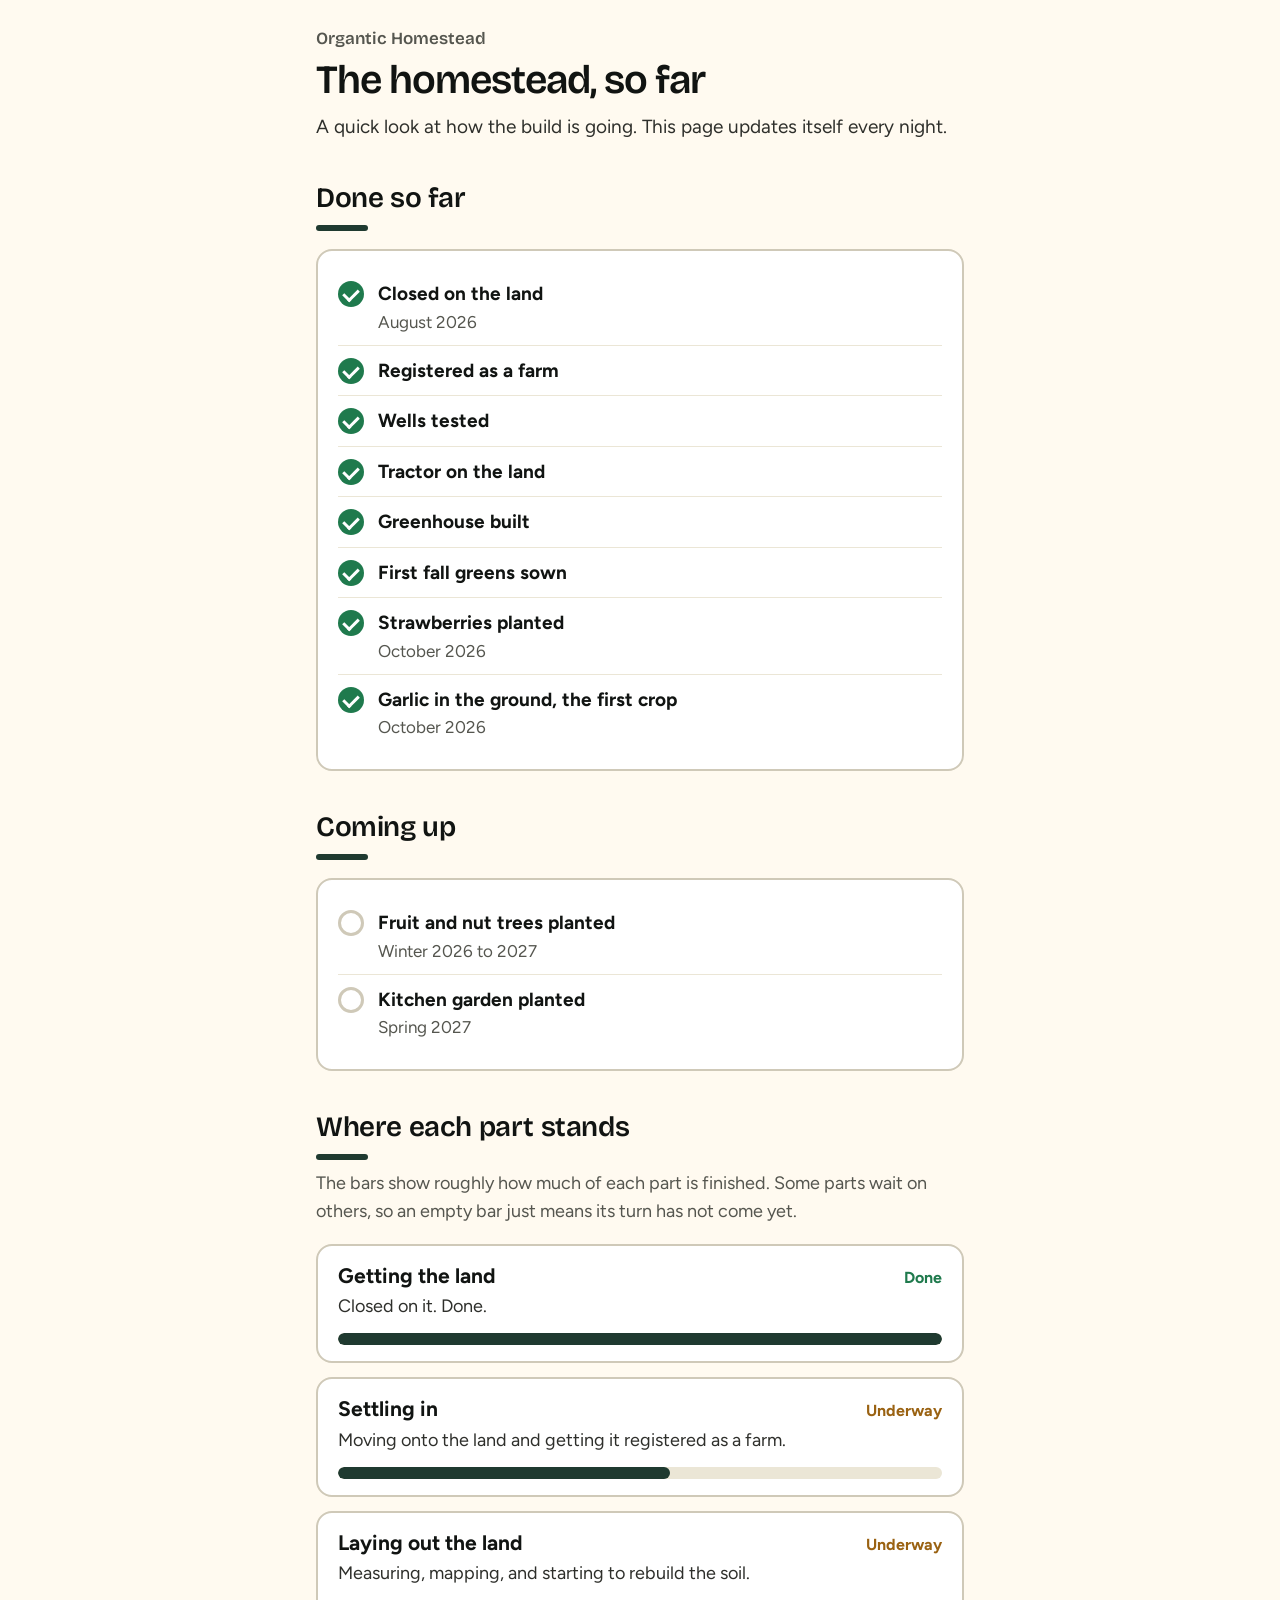
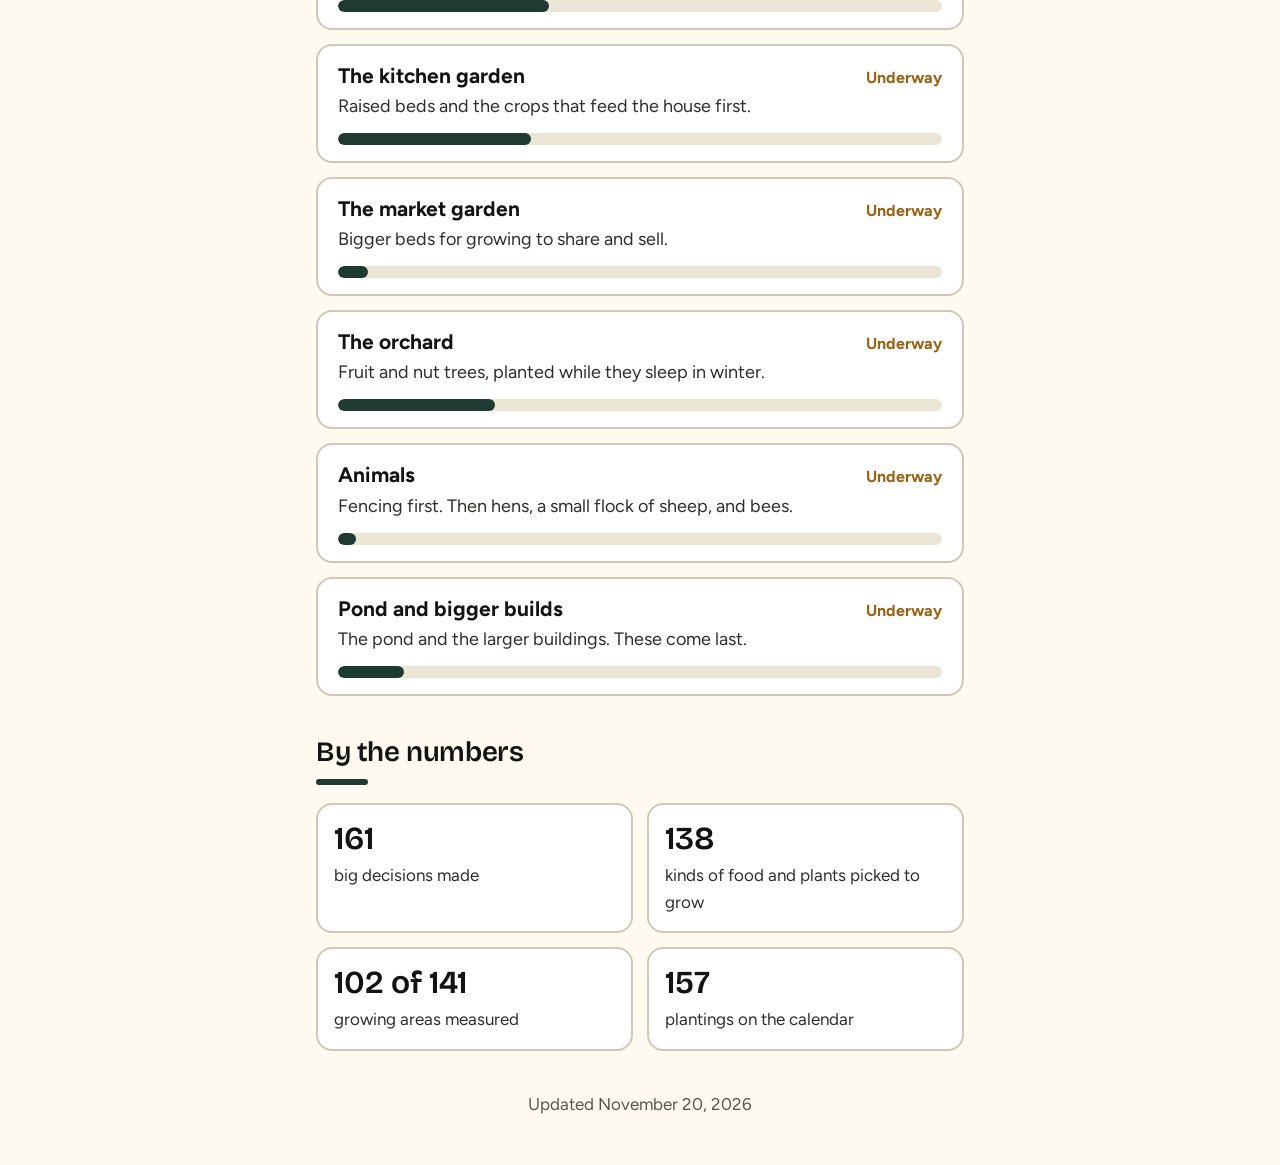
==== index.html @ d9154355 "Progress update 2026-11-20" ====
<!doctype html>
<html lang="en">
<head>
<meta charset="utf-8">
<meta name="viewport" content="width=device-width, initial-scale=1">
<title>The homestead, so far</title>
<meta name="robots" content="noindex, nofollow">
<meta name="color-scheme" content="light dark">
<link rel="preconnect" href="https://fonts.googleapis.com">
<link rel="preconnect" href="https://fonts.gstatic.com" crossorigin>
<link rel="stylesheet" href="https://fonts.googleapis.com/css2?family=Bricolage+Grotesque:opsz,wght@12..96,600&family=Figtree:wght@400;600;700&display=swap">
<style>
  :root{--sand:#FFFAF0;--soft:#FAF5E8;--paper:#FFFFFF;--edge:#CFC9B8;--track:#EBE6D6;
    --char:#111412;--body:#2E2F2B;--muted:#55564F;--pine:#1F3A30;--good:#1F7A4D;--amber:#9A6212;
    --display:"Bricolage Grotesque","Figtree",system-ui,sans-serif;--sans:"Figtree",system-ui,-apple-system,"Segoe UI",sans-serif;}
  @media (prefers-color-scheme:dark){:root{--sand:#151812;--soft:#1C2019;--paper:#1E221B;--edge:#4A5245;--track:#2C3228;
    --char:#F3F0E6;--body:#E2DFD5;--muted:#B8B8AE;--pine:#8FC7A8;--good:#6FCF97;--amber:#E3B266;}}
  *{box-sizing:border-box} body{margin:0;background:var(--sand);color:var(--body);font:400 19px/1.55 var(--sans)}
  h1,h2,h3,p,ul{margin:0} ul{list-style:none;padding:0}
  .page{max-width:680px;margin:0 auto;padding:28px 16px 48px}
  .brand{font:600 17px/1.3 var(--display);color:var(--muted)}
  h1{font:600 40px/1.1 var(--display);letter-spacing:-1px;color:var(--char);margin-top:8px}
  .lede{margin-top:10px}
  section{margin-top:40px}
  h2{font:600 28px/1.2 var(--display);letter-spacing:-.4px;color:var(--char)}
  h2::after{content:"";display:block;width:52px;height:6px;border-radius:3px;background:var(--pine);margin-top:10px}
  .sub{margin-top:10px;color:var(--muted);font-size:18px}
  .card{background:var(--paper);border:2px solid var(--edge);border-radius:16px;padding:18px 20px;margin-top:18px}
  .ms li{display:flex;gap:14px;align-items:flex-start;padding:10px 0}
  .ms li+li{border-top:1.5px solid var(--track)}
  .ms b{display:block;color:var(--char);font-weight:700} .ms small{display:block;font-size:17px;color:var(--muted)}
  .tick{flex:none;width:26px;height:26px;border-radius:50%;background:var(--good);margin-top:2px;position:relative}
  .tick::after{content:"";position:absolute;left:8px;top:5px;width:7px;height:12px;border:solid var(--paper);border-width:0 3px 3px 0;transform:rotate(45deg)}
  .dot{flex:none;width:26px;height:26px;border-radius:50%;border:3px solid var(--edge);margin-top:2px}
  .parts{display:grid;gap:14px;margin-top:18px}
  .part{background:var(--paper);border:2px solid var(--edge);border-radius:16px;padding:16px 20px}
  .part-top{display:flex;justify-content:space-between;align-items:baseline;gap:12px}
  .part h3{font:700 21px/1.3 var(--sans);color:var(--char)}
  .part p{margin-top:4px;font-size:18px}
  .st{font:700 16px/1 var(--sans);white-space:nowrap} .st-done{color:var(--good)} .st-underway{color:var(--amber)} .st-not{color:var(--muted)}
  .bar{margin-top:12px;height:12px;border-radius:6px;background:var(--track);overflow:hidden}
  .bar span{display:block;height:100%;border-radius:6px;background:var(--pine)}
  .counts{display:grid;grid-template-columns:1fr 1fr;gap:14px;margin-top:18px}
  .counts li{background:var(--paper);border:2px solid var(--edge);border-radius:16px;padding:16px}
  .counts b{display:block;font:600 32px/1.1 var(--display);color:var(--char)} .counts span{display:block;margin-top:6px;font-size:17px}
  footer{margin-top:40px;text-align:center;color:var(--muted);font-size:17px}
  @media (max-width:420px){h1{font-size:34px} .counts{grid-template-columns:1fr}}
</style>
</head>
<body>
<div class="page">
  <header>
    <div class="brand">Organtic Homestead</div>
    <h1>The homestead, so far</h1>
    <p class="lede">A quick look at how the build is going. This page updates itself every night.</p>
  </header>

  <section aria-labelledby="done-h">
    <h2 id="done-h">Done so far</h2>
    <ul class="card ms"><li><span class="tick" aria-hidden="true"></span><div><b>Closed on the land</b><small>August 2026</small></div></li><li><span class="tick" aria-hidden="true"></span><div><b>Registered as a farm</b></div></li><li><span class="tick" aria-hidden="true"></span><div><b>Wells tested</b></div></li><li><span class="tick" aria-hidden="true"></span><div><b>Tractor on the land</b></div></li><li><span class="tick" aria-hidden="true"></span><div><b>Greenhouse built</b></div></li><li><span class="tick" aria-hidden="true"></span><div><b>First fall greens sown</b></div></li><li><span class="tick" aria-hidden="true"></span><div><b>Strawberries planted</b><small>October 2026</small></div></li><li><span class="tick" aria-hidden="true"></span><div><b>Garlic in the ground, the first crop</b><small>October 2026</small></div></li></ul>
  </section>

  <section aria-labelledby="next-h">
    <h2 id="next-h">Coming up</h2>
    <ul class="card ms"><li><span class="dot" aria-hidden="true"></span><div><b>Fruit and nut trees planted</b><small>Winter 2026 to 2027</small></div></li><li><span class="dot" aria-hidden="true"></span><div><b>Kitchen garden planted</b><small>Spring 2027</small></div></li></ul>
  </section>

  <section aria-labelledby="parts-h">
    <h2 id="parts-h">Where each part stands</h2>
    <p class="sub">The bars show roughly how much of each part is finished. Some parts wait on others, so an empty bar just means its turn has not come yet.</p>
    <ul class="parts"><li class="part"><div class="part-top"><h3>Getting the land</h3><span class="st st-done">Done</span></div><p>Closed on it. Done.</p><div class="bar" role="img" aria-label="Getting the land: about 100 percent"><span style="width:100%"></span></div></li><li class="part"><div class="part-top"><h3>Settling in</h3><span class="st st-underway">Underway</span></div><p>Moving onto the land and getting it registered as a farm.</p><div class="bar" role="img" aria-label="Settling in: about 55 percent"><span style="width:55%"></span></div></li><li class="part"><div class="part-top"><h3>Laying out the land</h3><span class="st st-underway">Underway</span></div><p>Measuring, mapping, and starting to rebuild the soil.</p><div class="bar" role="img" aria-label="Laying out the land: about 35 percent"><span style="width:35%"></span></div></li><li class="part"><div class="part-top"><h3>The kitchen garden</h3><span class="st st-underway">Underway</span></div><p>Raised beds and the crops that feed the house first.</p><div class="bar" role="img" aria-label="The kitchen garden: about 32 percent"><span style="width:32%"></span></div></li><li class="part"><div class="part-top"><h3>The market garden</h3><span class="st st-underway">Underway</span></div><p>Bigger beds for growing to share and sell.</p><div class="bar" role="img" aria-label="The market garden: about 5 percent"><span style="width:5%"></span></div></li><li class="part"><div class="part-top"><h3>The orchard</h3><span class="st st-underway">Underway</span></div><p>Fruit and nut trees, planted while they sleep in winter.</p><div class="bar" role="img" aria-label="The orchard: about 26 percent"><span style="width:26%"></span></div></li><li class="part"><div class="part-top"><h3>Animals</h3><span class="st st-underway">Underway</span></div><p>Fencing first. Then hens, a small flock of sheep, and bees.</p><div class="bar" role="img" aria-label="Animals: about 3 percent"><span style="width:3%"></span></div></li><li class="part"><div class="part-top"><h3>Pond and bigger builds</h3><span class="st st-underway">Underway</span></div><p>The pond and the larger buildings. These come last.</p><div class="bar" role="img" aria-label="Pond and bigger builds: about 11 percent"><span style="width:11%"></span></div></li></ul>
  </section>

  <section aria-labelledby="count-h">
    <h2 id="count-h">By the numbers</h2>
    <ul class="counts"><li><b>161</b><span>big decisions made</span></li><li><b>138</b><span>kinds of food and plants picked to grow</span></li><li><b>102 of 141</b><span>growing areas measured</span></li><li><b>157</b><span>plantings on the calendar</span></li></ul>
  </section>

  <footer>Updated November 20, 2026</footer>
</div>
</body>
</html>
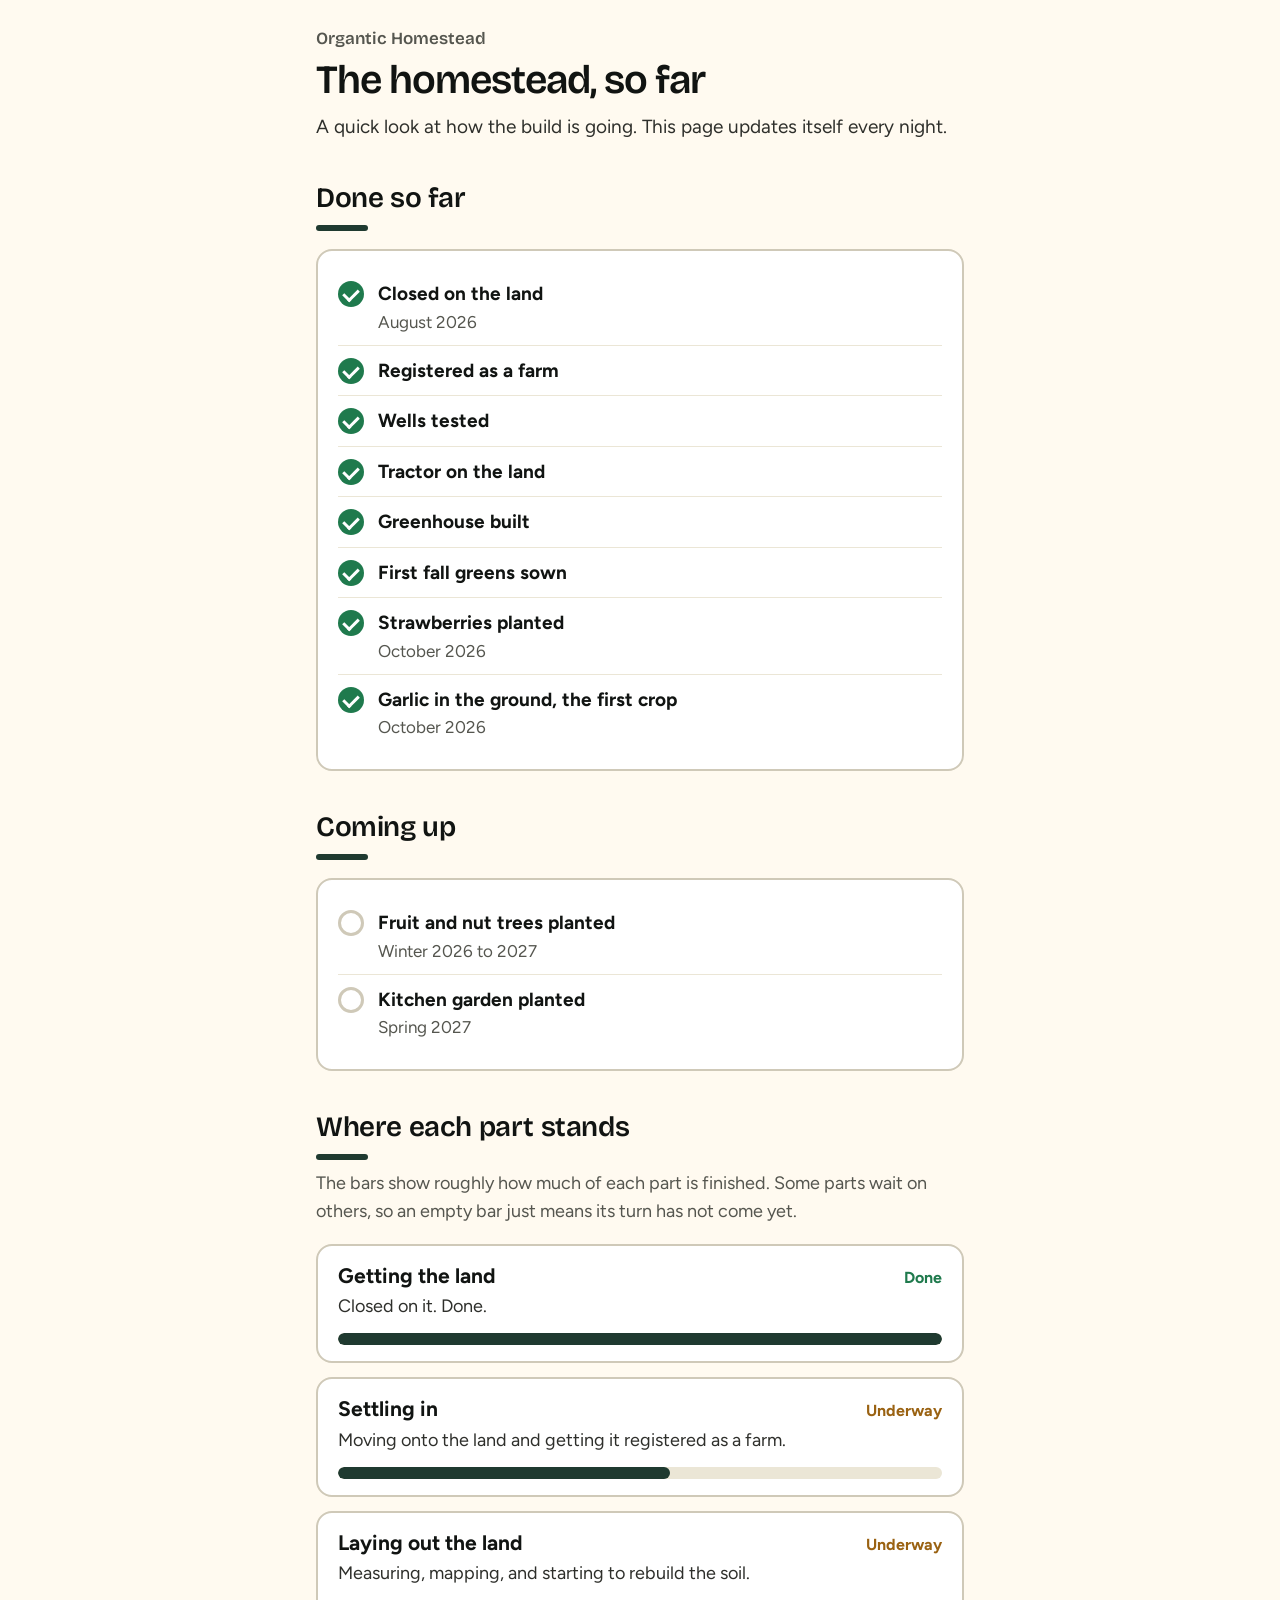
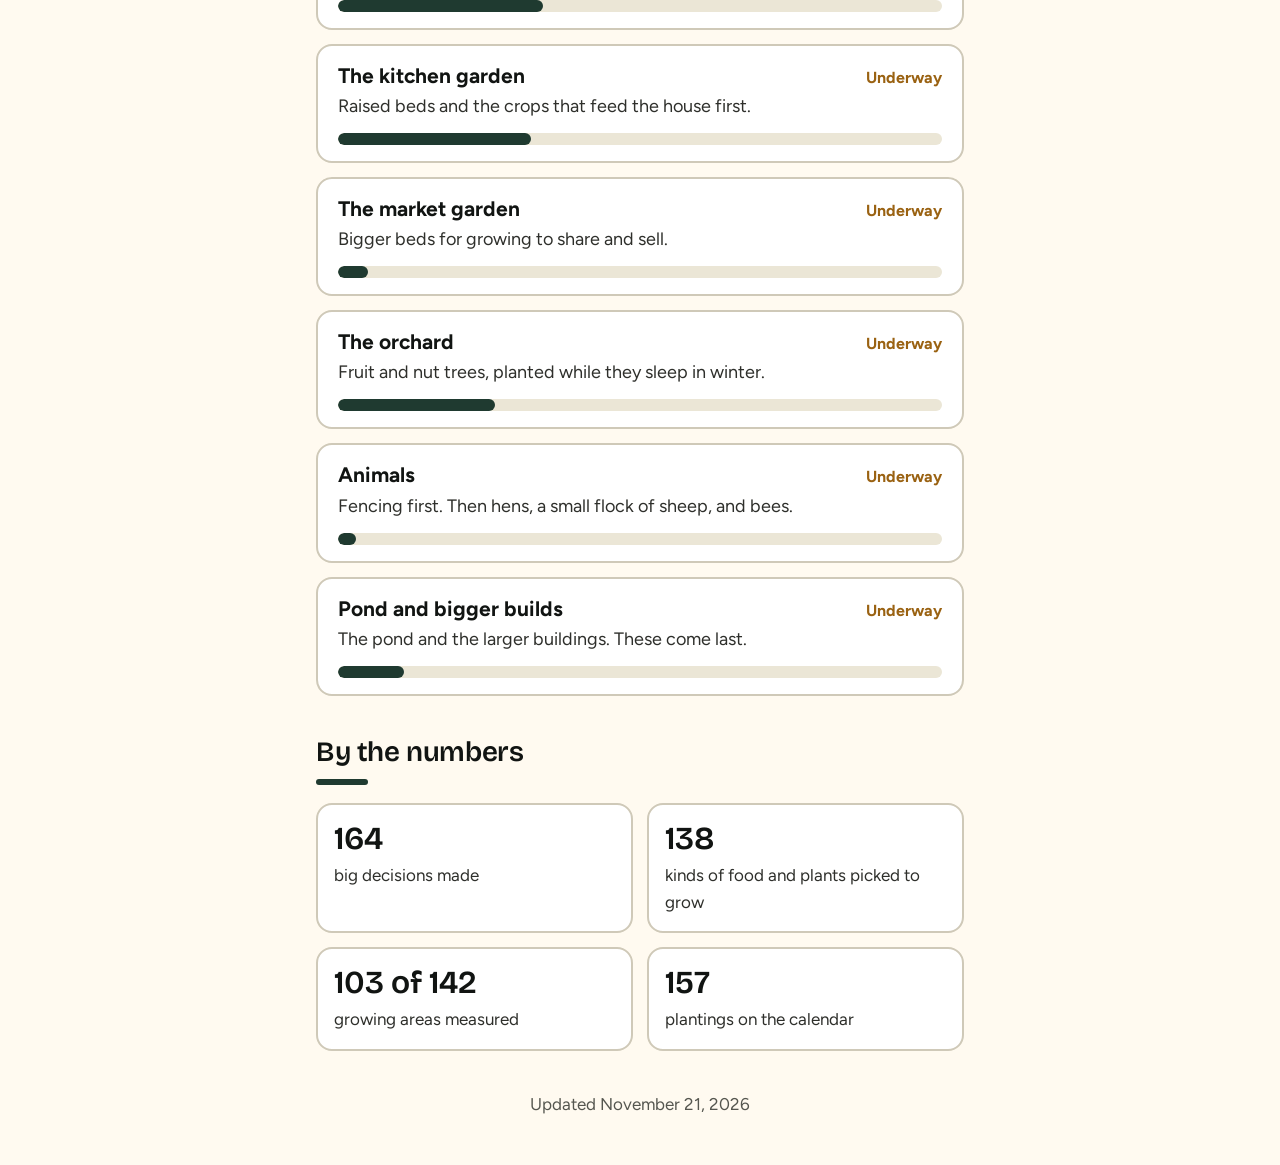
==== commit c565c7dd: "Progress update 2026-11-21" ====
--- a/index.html
+++ b/index.html
@@ -68,15 +68,15 @@
   <section aria-labelledby="parts-h">
     <h2 id="parts-h">Where each part stands</h2>
     <p class="sub">The bars show roughly how much of each part is finished. Some parts wait on others, so an empty bar just means its turn has not come yet.</p>
-    <ul class="parts"><li class="part"><div class="part-top"><h3>Getting the land</h3><span class="st st-done">Done</span></div><p>Closed on it. Done.</p><div class="bar" role="img" aria-label="Getting the land: about 100 percent"><span style="width:100%"></span></div></li><li class="part"><div class="part-top"><h3>Settling in</h3><span class="st st-underway">Underway</span></div><p>Moving onto the land and getting it registered as a farm.</p><div class="bar" role="img" aria-label="Settling in: about 55 percent"><span style="width:55%"></span></div></li><li class="part"><div class="part-top"><h3>Laying out the land</h3><span class="st st-underway">Underway</span></div><p>Measuring, mapping, and starting to rebuild the soil.</p><div class="bar" role="img" aria-label="Laying out the land: about 35 percent"><span style="width:35%"></span></div></li><li class="part"><div class="part-top"><h3>The kitchen garden</h3><span class="st st-underway">Underway</span></div><p>Raised beds and the crops that feed the house first.</p><div class="bar" role="img" aria-label="The kitchen garden: about 32 percent"><span style="width:32%"></span></div></li><li class="part"><div class="part-top"><h3>The market garden</h3><span class="st st-underway">Underway</span></div><p>Bigger beds for growing to share and sell.</p><div class="bar" role="img" aria-label="The market garden: about 5 percent"><span style="width:5%"></span></div></li><li class="part"><div class="part-top"><h3>The orchard</h3><span class="st st-underway">Underway</span></div><p>Fruit and nut trees, planted while they sleep in winter.</p><div class="bar" role="img" aria-label="The orchard: about 26 percent"><span style="width:26%"></span></div></li><li class="part"><div class="part-top"><h3>Animals</h3><span class="st st-underway">Underway</span></div><p>Fencing first. Then hens, a small flock of sheep, and bees.</p><div class="bar" role="img" aria-label="Animals: about 3 percent"><span style="width:3%"></span></div></li><li class="part"><div class="part-top"><h3>Pond and bigger builds</h3><span class="st st-underway">Underway</span></div><p>The pond and the larger buildings. These come last.</p><div class="bar" role="img" aria-label="Pond and bigger builds: about 11 percent"><span style="width:11%"></span></div></li></ul>
+    <ul class="parts"><li class="part"><div class="part-top"><h3>Getting the land</h3><span class="st st-done">Done</span></div><p>Closed on it. Done.</p><div class="bar" role="img" aria-label="Getting the land: about 100 percent"><span style="width:100%"></span></div></li><li class="part"><div class="part-top"><h3>Settling in</h3><span class="st st-underway">Underway</span></div><p>Moving onto the land and getting it registered as a farm.</p><div class="bar" role="img" aria-label="Settling in: about 55 percent"><span style="width:55%"></span></div></li><li class="part"><div class="part-top"><h3>Laying out the land</h3><span class="st st-underway">Underway</span></div><p>Measuring, mapping, and starting to rebuild the soil.</p><div class="bar" role="img" aria-label="Laying out the land: about 34 percent"><span style="width:34%"></span></div></li><li class="part"><div class="part-top"><h3>The kitchen garden</h3><span class="st st-underway">Underway</span></div><p>Raised beds and the crops that feed the house first.</p><div class="bar" role="img" aria-label="The kitchen garden: about 32 percent"><span style="width:32%"></span></div></li><li class="part"><div class="part-top"><h3>The market garden</h3><span class="st st-underway">Underway</span></div><p>Bigger beds for growing to share and sell.</p><div class="bar" role="img" aria-label="The market garden: about 5 percent"><span style="width:5%"></span></div></li><li class="part"><div class="part-top"><h3>The orchard</h3><span class="st st-underway">Underway</span></div><p>Fruit and nut trees, planted while they sleep in winter.</p><div class="bar" role="img" aria-label="The orchard: about 26 percent"><span style="width:26%"></span></div></li><li class="part"><div class="part-top"><h3>Animals</h3><span class="st st-underway">Underway</span></div><p>Fencing first. Then hens, a small flock of sheep, and bees.</p><div class="bar" role="img" aria-label="Animals: about 3 percent"><span style="width:3%"></span></div></li><li class="part"><div class="part-top"><h3>Pond and bigger builds</h3><span class="st st-underway">Underway</span></div><p>The pond and the larger buildings. These come last.</p><div class="bar" role="img" aria-label="Pond and bigger builds: about 11 percent"><span style="width:11%"></span></div></li></ul>
   </section>
 
   <section aria-labelledby="count-h">
     <h2 id="count-h">By the numbers</h2>
-    <ul class="counts"><li><b>161</b><span>big decisions made</span></li><li><b>138</b><span>kinds of food and plants picked to grow</span></li><li><b>102 of 141</b><span>growing areas measured</span></li><li><b>157</b><span>plantings on the calendar</span></li></ul>
+    <ul class="counts"><li><b>164</b><span>big decisions made</span></li><li><b>138</b><span>kinds of food and plants picked to grow</span></li><li><b>103 of 142</b><span>growing areas measured</span></li><li><b>157</b><span>plantings on the calendar</span></li></ul>
   </section>
 
-  <footer>Updated November 20, 2026</footer>
+  <footer>Updated November 21, 2026</footer>
 </div>
 </body>
 </html>
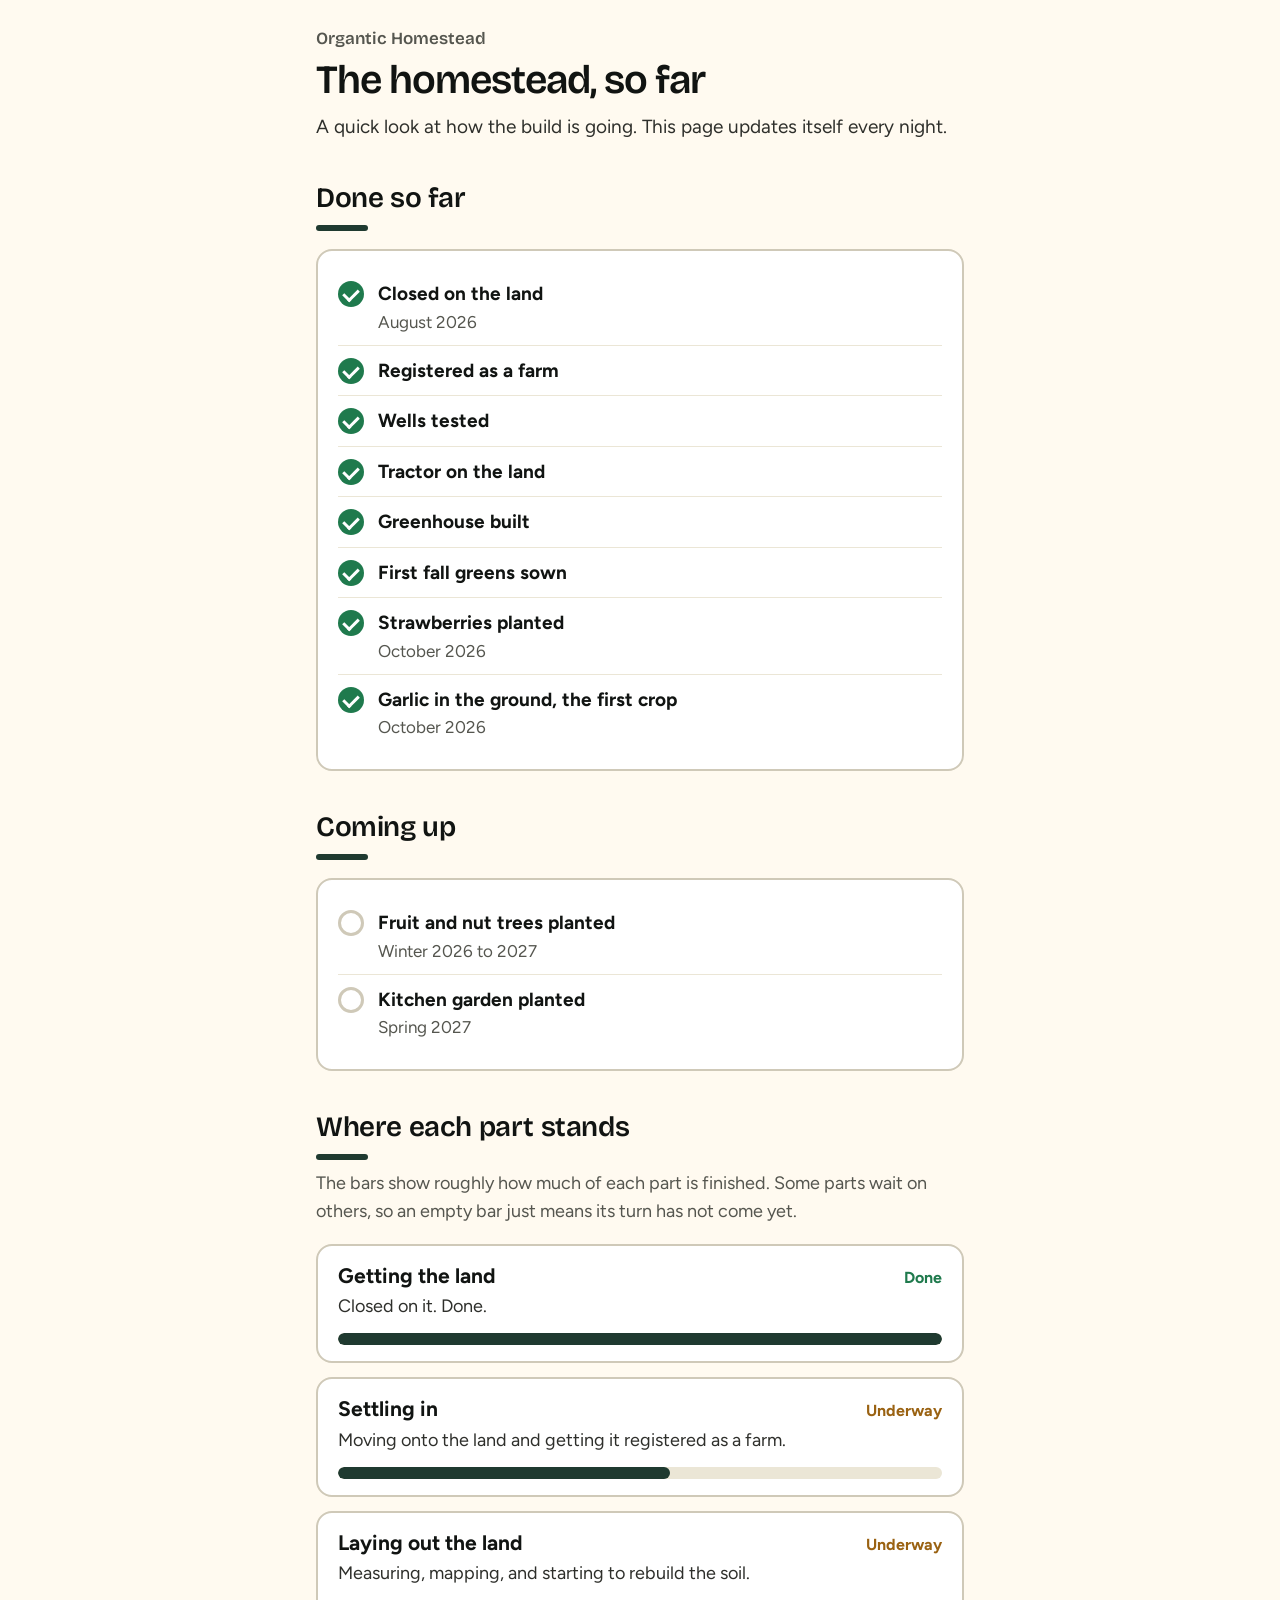
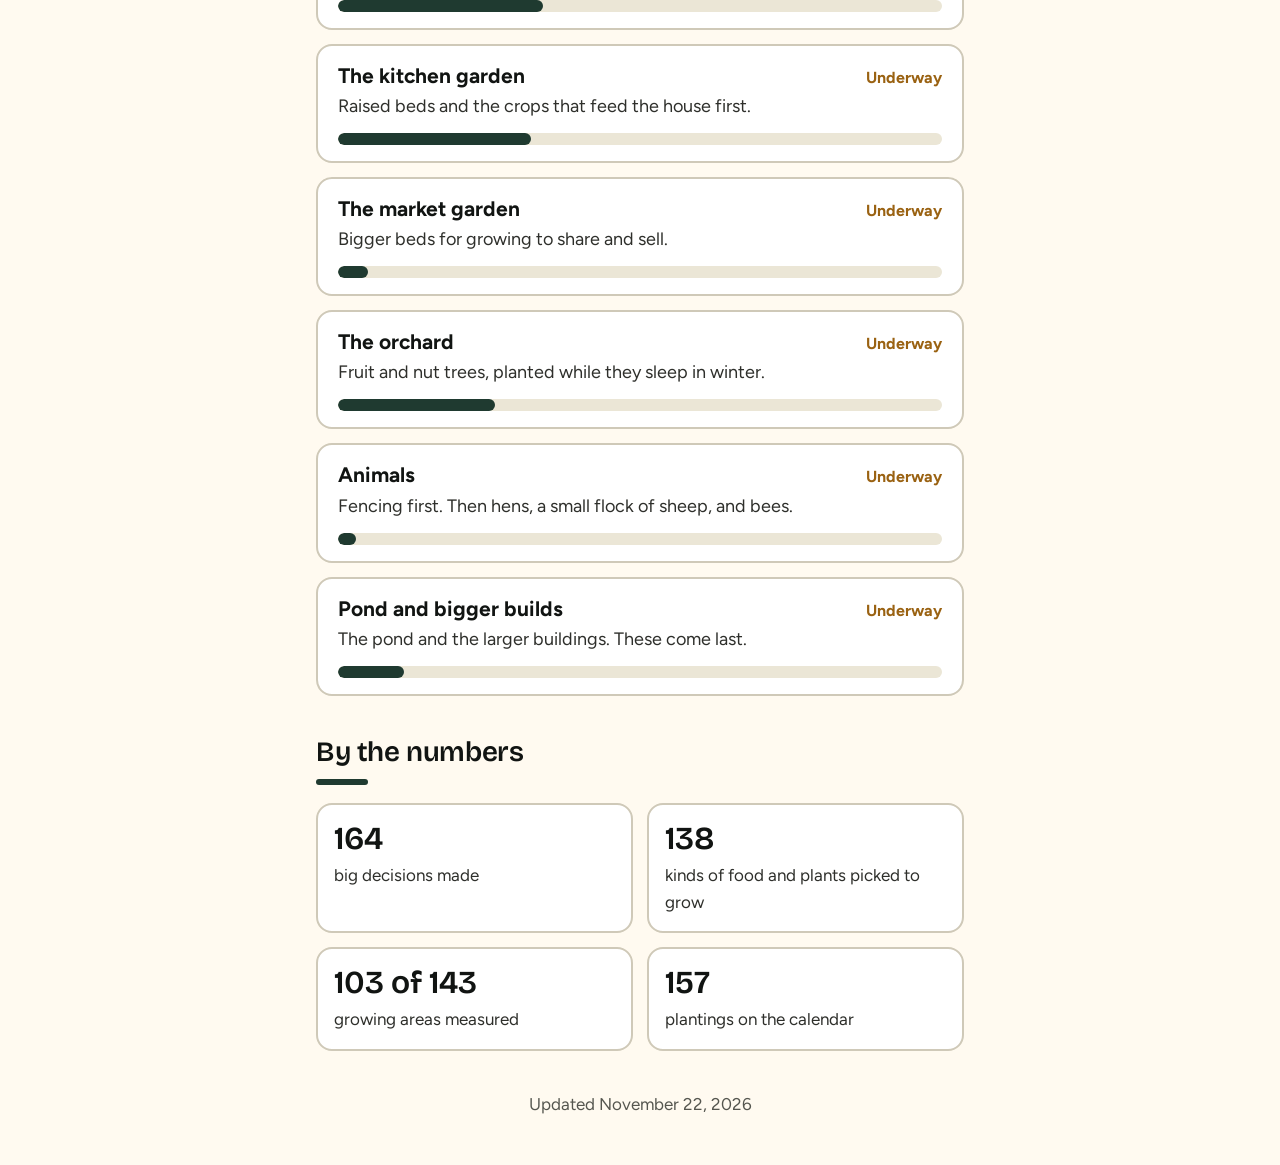
==== commit 30e0820a: "Progress update 2026-11-22" ====
--- a/index.html
+++ b/index.html
@@ -73,10 +73,10 @@
 
   <section aria-labelledby="count-h">
     <h2 id="count-h">By the numbers</h2>
-    <ul class="counts"><li><b>164</b><span>big decisions made</span></li><li><b>138</b><span>kinds of food and plants picked to grow</span></li><li><b>103 of 142</b><span>growing areas measured</span></li><li><b>157</b><span>plantings on the calendar</span></li></ul>
+    <ul class="counts"><li><b>164</b><span>big decisions made</span></li><li><b>138</b><span>kinds of food and plants picked to grow</span></li><li><b>103 of 143</b><span>growing areas measured</span></li><li><b>157</b><span>plantings on the calendar</span></li></ul>
   </section>
 
-  <footer>Updated November 21, 2026</footer>
+  <footer>Updated November 22, 2026</footer>
 </div>
 </body>
 </html>
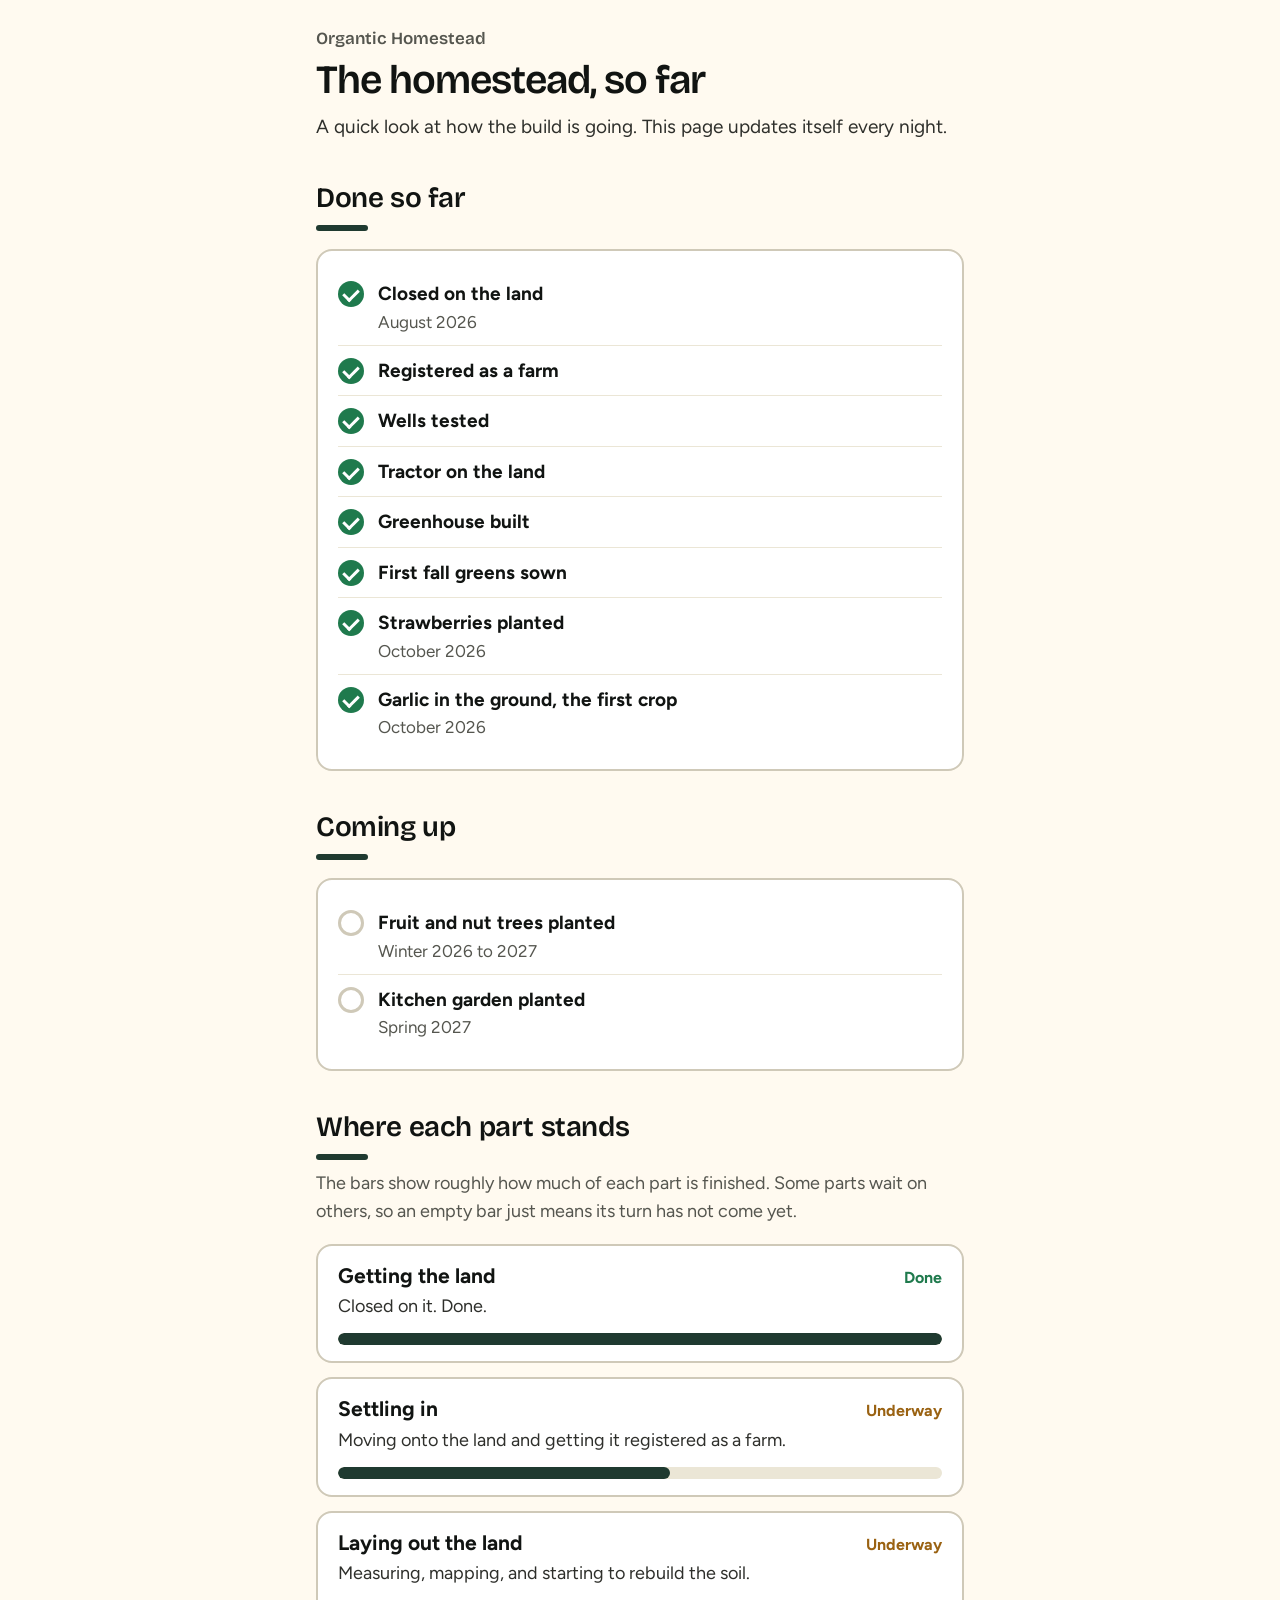
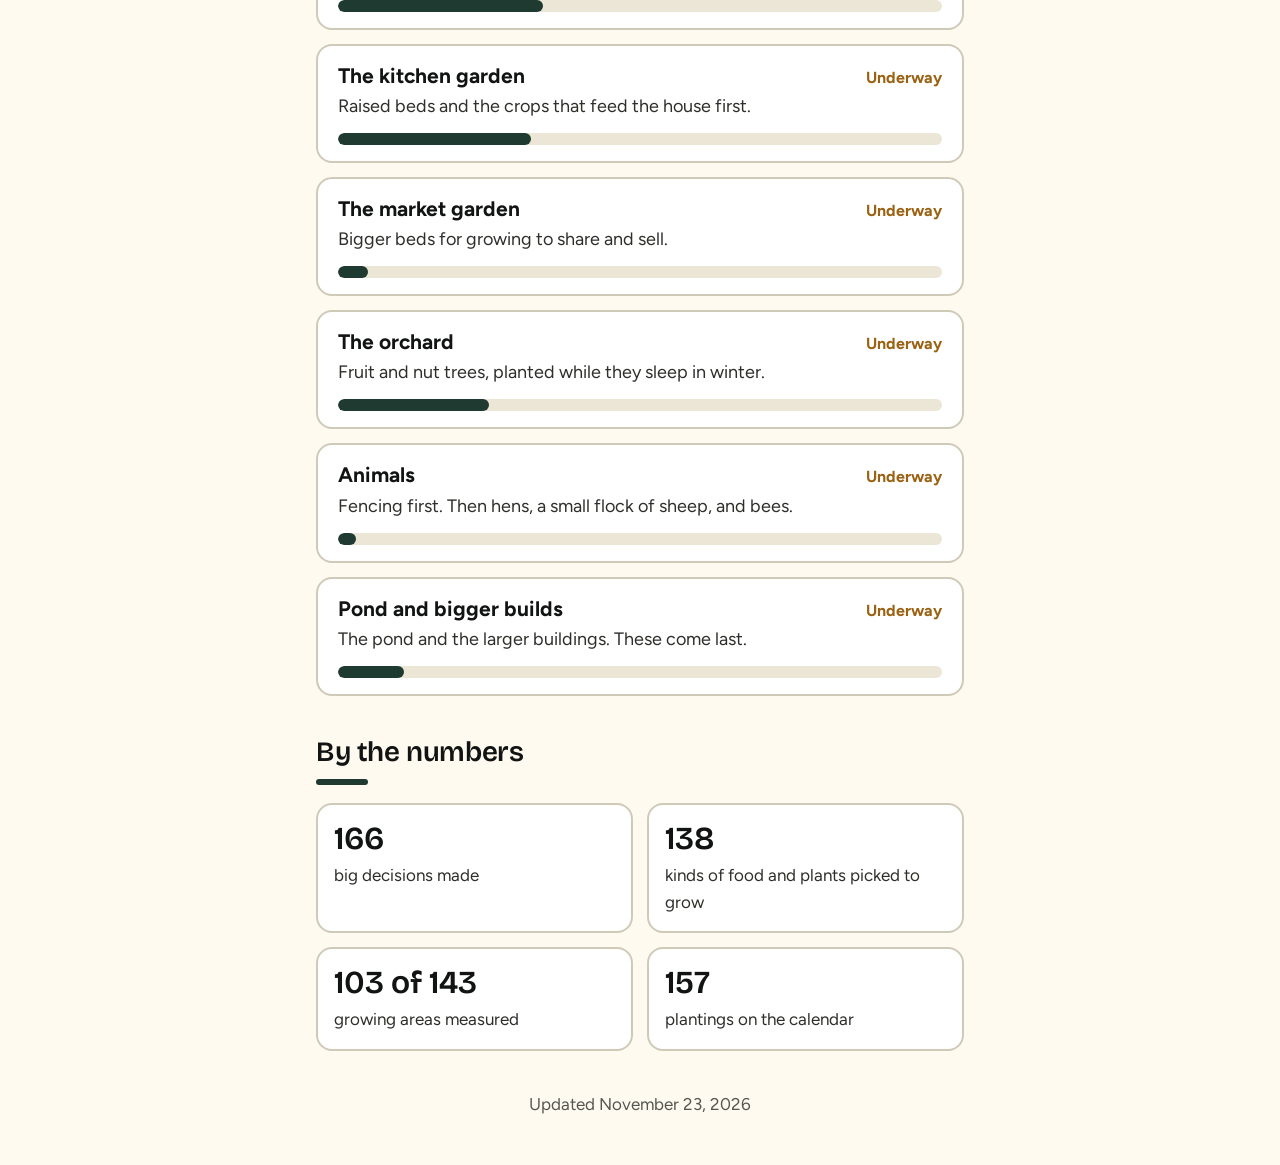
==== commit 1f23be8d: "Progress update 2026-11-23" ====
--- a/index.html
+++ b/index.html
@@ -68,15 +68,15 @@
   <section aria-labelledby="parts-h">
     <h2 id="parts-h">Where each part stands</h2>
     <p class="sub">The bars show roughly how much of each part is finished. Some parts wait on others, so an empty bar just means its turn has not come yet.</p>
-    <ul class="parts"><li class="part"><div class="part-top"><h3>Getting the land</h3><span class="st st-done">Done</span></div><p>Closed on it. Done.</p><div class="bar" role="img" aria-label="Getting the land: about 100 percent"><span style="width:100%"></span></div></li><li class="part"><div class="part-top"><h3>Settling in</h3><span class="st st-underway">Underway</span></div><p>Moving onto the land and getting it registered as a farm.</p><div class="bar" role="img" aria-label="Settling in: about 55 percent"><span style="width:55%"></span></div></li><li class="part"><div class="part-top"><h3>Laying out the land</h3><span class="st st-underway">Underway</span></div><p>Measuring, mapping, and starting to rebuild the soil.</p><div class="bar" role="img" aria-label="Laying out the land: about 34 percent"><span style="width:34%"></span></div></li><li class="part"><div class="part-top"><h3>The kitchen garden</h3><span class="st st-underway">Underway</span></div><p>Raised beds and the crops that feed the house first.</p><div class="bar" role="img" aria-label="The kitchen garden: about 32 percent"><span style="width:32%"></span></div></li><li class="part"><div class="part-top"><h3>The market garden</h3><span class="st st-underway">Underway</span></div><p>Bigger beds for growing to share and sell.</p><div class="bar" role="img" aria-label="The market garden: about 5 percent"><span style="width:5%"></span></div></li><li class="part"><div class="part-top"><h3>The orchard</h3><span class="st st-underway">Underway</span></div><p>Fruit and nut trees, planted while they sleep in winter.</p><div class="bar" role="img" aria-label="The orchard: about 26 percent"><span style="width:26%"></span></div></li><li class="part"><div class="part-top"><h3>Animals</h3><span class="st st-underway">Underway</span></div><p>Fencing first. Then hens, a small flock of sheep, and bees.</p><div class="bar" role="img" aria-label="Animals: about 3 percent"><span style="width:3%"></span></div></li><li class="part"><div class="part-top"><h3>Pond and bigger builds</h3><span class="st st-underway">Underway</span></div><p>The pond and the larger buildings. These come last.</p><div class="bar" role="img" aria-label="Pond and bigger builds: about 11 percent"><span style="width:11%"></span></div></li></ul>
+    <ul class="parts"><li class="part"><div class="part-top"><h3>Getting the land</h3><span class="st st-done">Done</span></div><p>Closed on it. Done.</p><div class="bar" role="img" aria-label="Getting the land: about 100 percent"><span style="width:100%"></span></div></li><li class="part"><div class="part-top"><h3>Settling in</h3><span class="st st-underway">Underway</span></div><p>Moving onto the land and getting it registered as a farm.</p><div class="bar" role="img" aria-label="Settling in: about 55 percent"><span style="width:55%"></span></div></li><li class="part"><div class="part-top"><h3>Laying out the land</h3><span class="st st-underway">Underway</span></div><p>Measuring, mapping, and starting to rebuild the soil.</p><div class="bar" role="img" aria-label="Laying out the land: about 34 percent"><span style="width:34%"></span></div></li><li class="part"><div class="part-top"><h3>The kitchen garden</h3><span class="st st-underway">Underway</span></div><p>Raised beds and the crops that feed the house first.</p><div class="bar" role="img" aria-label="The kitchen garden: about 32 percent"><span style="width:32%"></span></div></li><li class="part"><div class="part-top"><h3>The market garden</h3><span class="st st-underway">Underway</span></div><p>Bigger beds for growing to share and sell.</p><div class="bar" role="img" aria-label="The market garden: about 5 percent"><span style="width:5%"></span></div></li><li class="part"><div class="part-top"><h3>The orchard</h3><span class="st st-underway">Underway</span></div><p>Fruit and nut trees, planted while they sleep in winter.</p><div class="bar" role="img" aria-label="The orchard: about 25 percent"><span style="width:25%"></span></div></li><li class="part"><div class="part-top"><h3>Animals</h3><span class="st st-underway">Underway</span></div><p>Fencing first. Then hens, a small flock of sheep, and bees.</p><div class="bar" role="img" aria-label="Animals: about 3 percent"><span style="width:3%"></span></div></li><li class="part"><div class="part-top"><h3>Pond and bigger builds</h3><span class="st st-underway">Underway</span></div><p>The pond and the larger buildings. These come last.</p><div class="bar" role="img" aria-label="Pond and bigger builds: about 11 percent"><span style="width:11%"></span></div></li></ul>
   </section>
 
   <section aria-labelledby="count-h">
     <h2 id="count-h">By the numbers</h2>
-    <ul class="counts"><li><b>164</b><span>big decisions made</span></li><li><b>138</b><span>kinds of food and plants picked to grow</span></li><li><b>103 of 143</b><span>growing areas measured</span></li><li><b>157</b><span>plantings on the calendar</span></li></ul>
+    <ul class="counts"><li><b>166</b><span>big decisions made</span></li><li><b>138</b><span>kinds of food and plants picked to grow</span></li><li><b>103 of 143</b><span>growing areas measured</span></li><li><b>157</b><span>plantings on the calendar</span></li></ul>
   </section>
 
-  <footer>Updated November 22, 2026</footer>
+  <footer>Updated November 23, 2026</footer>
 </div>
 </body>
 </html>
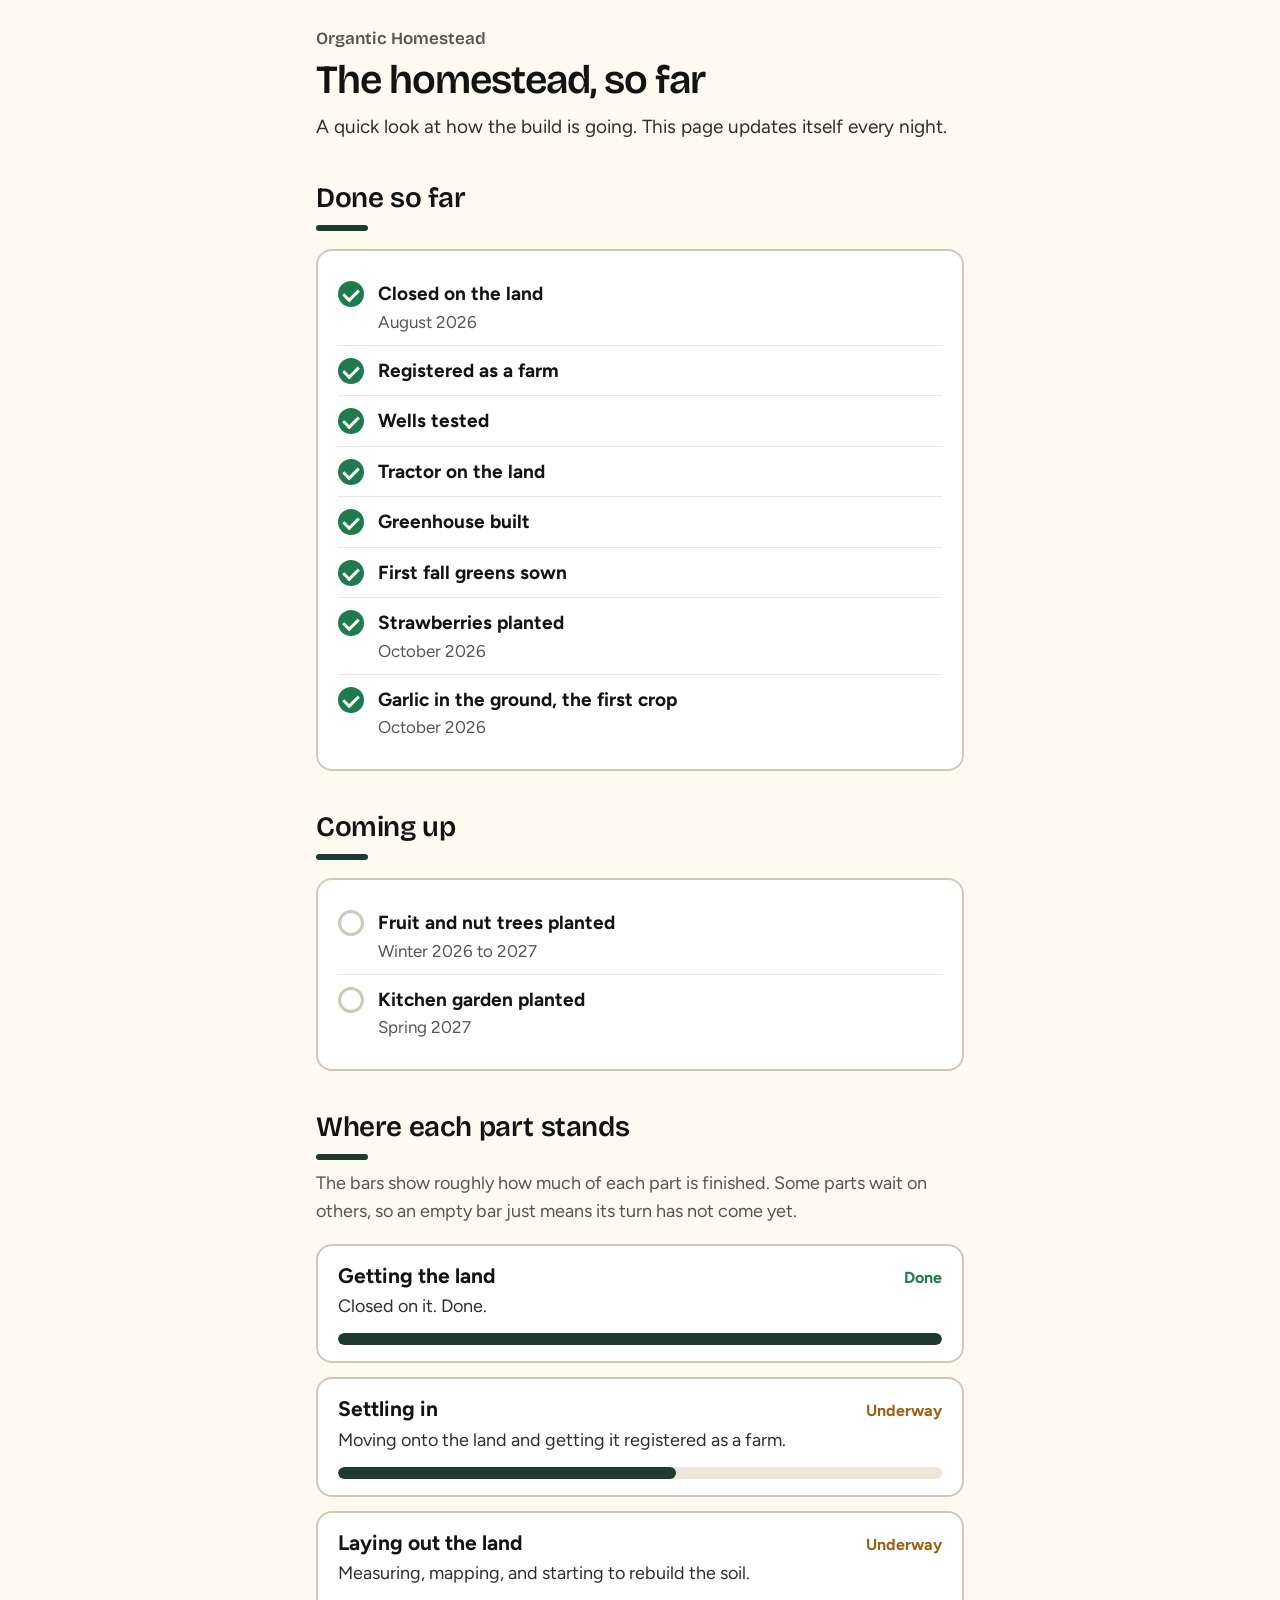
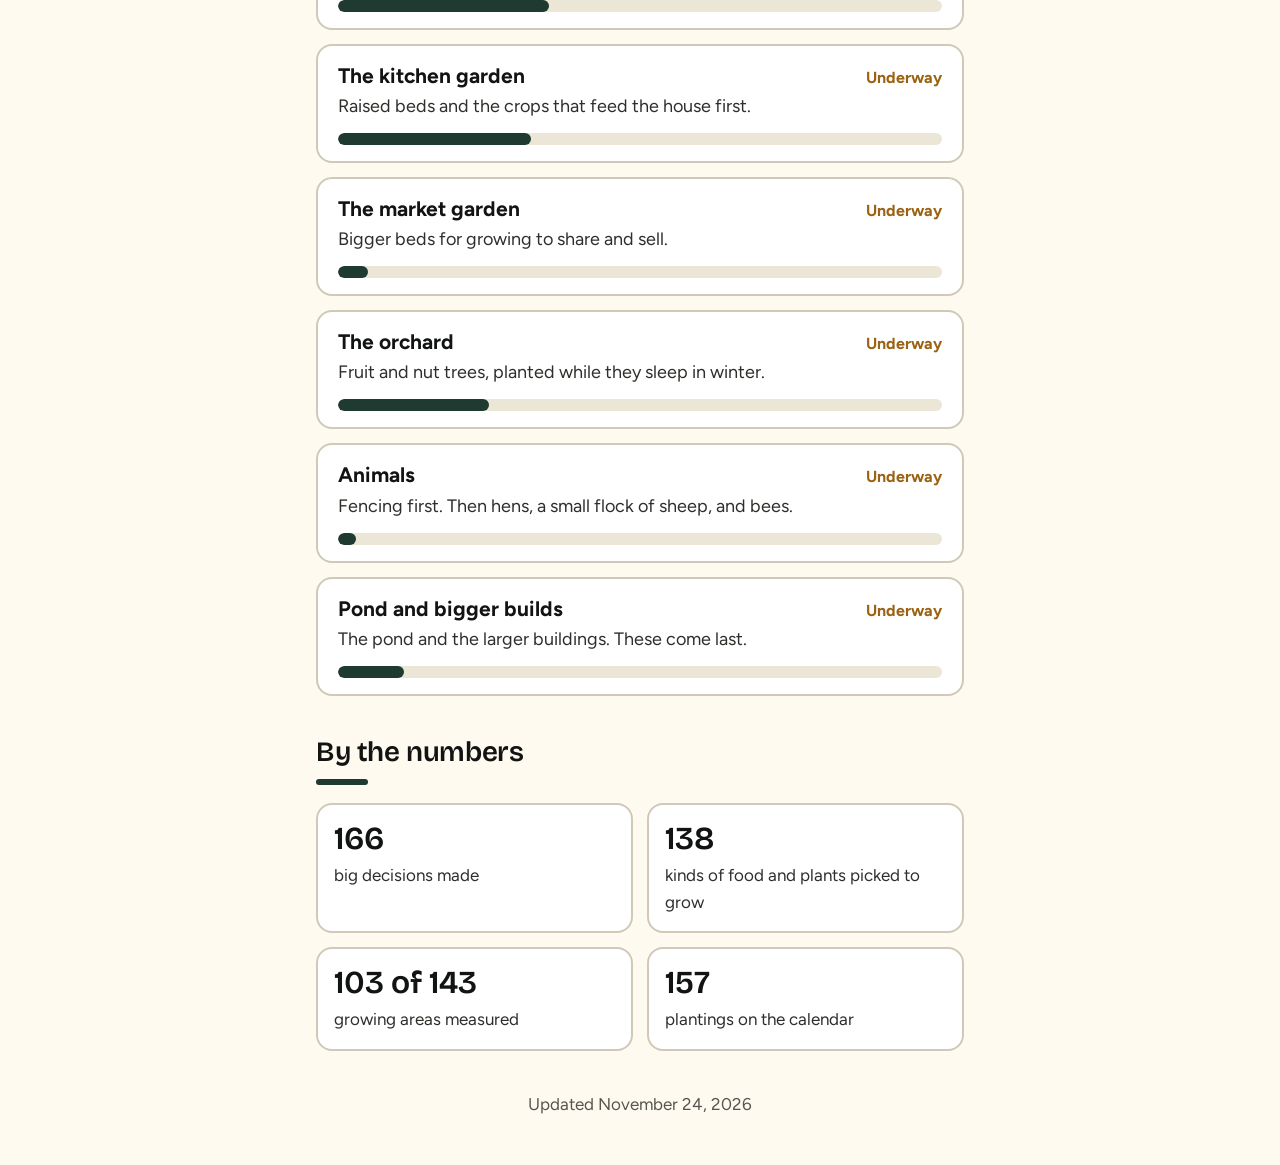
==== commit c1860d4b: "Progress update 2026-11-24" ====
--- a/index.html
+++ b/index.html
@@ -68,7 +68,7 @@
   <section aria-labelledby="parts-h">
     <h2 id="parts-h">Where each part stands</h2>
     <p class="sub">The bars show roughly how much of each part is finished. Some parts wait on others, so an empty bar just means its turn has not come yet.</p>
-    <ul class="parts"><li class="part"><div class="part-top"><h3>Getting the land</h3><span class="st st-done">Done</span></div><p>Closed on it. Done.</p><div class="bar" role="img" aria-label="Getting the land: about 100 percent"><span style="width:100%"></span></div></li><li class="part"><div class="part-top"><h3>Settling in</h3><span class="st st-underway">Underway</span></div><p>Moving onto the land and getting it registered as a farm.</p><div class="bar" role="img" aria-label="Settling in: about 55 percent"><span style="width:55%"></span></div></li><li class="part"><div class="part-top"><h3>Laying out the land</h3><span class="st st-underway">Underway</span></div><p>Measuring, mapping, and starting to rebuild the soil.</p><div class="bar" role="img" aria-label="Laying out the land: about 34 percent"><span style="width:34%"></span></div></li><li class="part"><div class="part-top"><h3>The kitchen garden</h3><span class="st st-underway">Underway</span></div><p>Raised beds and the crops that feed the house first.</p><div class="bar" role="img" aria-label="The kitchen garden: about 32 percent"><span style="width:32%"></span></div></li><li class="part"><div class="part-top"><h3>The market garden</h3><span class="st st-underway">Underway</span></div><p>Bigger beds for growing to share and sell.</p><div class="bar" role="img" aria-label="The market garden: about 5 percent"><span style="width:5%"></span></div></li><li class="part"><div class="part-top"><h3>The orchard</h3><span class="st st-underway">Underway</span></div><p>Fruit and nut trees, planted while they sleep in winter.</p><div class="bar" role="img" aria-label="The orchard: about 25 percent"><span style="width:25%"></span></div></li><li class="part"><div class="part-top"><h3>Animals</h3><span class="st st-underway">Underway</span></div><p>Fencing first. Then hens, a small flock of sheep, and bees.</p><div class="bar" role="img" aria-label="Animals: about 3 percent"><span style="width:3%"></span></div></li><li class="part"><div class="part-top"><h3>Pond and bigger builds</h3><span class="st st-underway">Underway</span></div><p>The pond and the larger buildings. These come last.</p><div class="bar" role="img" aria-label="Pond and bigger builds: about 11 percent"><span style="width:11%"></span></div></li></ul>
+    <ul class="parts"><li class="part"><div class="part-top"><h3>Getting the land</h3><span class="st st-done">Done</span></div><p>Closed on it. Done.</p><div class="bar" role="img" aria-label="Getting the land: about 100 percent"><span style="width:100%"></span></div></li><li class="part"><div class="part-top"><h3>Settling in</h3><span class="st st-underway">Underway</span></div><p>Moving onto the land and getting it registered as a farm.</p><div class="bar" role="img" aria-label="Settling in: about 56 percent"><span style="width:56%"></span></div></li><li class="part"><div class="part-top"><h3>Laying out the land</h3><span class="st st-underway">Underway</span></div><p>Measuring, mapping, and starting to rebuild the soil.</p><div class="bar" role="img" aria-label="Laying out the land: about 35 percent"><span style="width:35%"></span></div></li><li class="part"><div class="part-top"><h3>The kitchen garden</h3><span class="st st-underway">Underway</span></div><p>Raised beds and the crops that feed the house first.</p><div class="bar" role="img" aria-label="The kitchen garden: about 32 percent"><span style="width:32%"></span></div></li><li class="part"><div class="part-top"><h3>The market garden</h3><span class="st st-underway">Underway</span></div><p>Bigger beds for growing to share and sell.</p><div class="bar" role="img" aria-label="The market garden: about 5 percent"><span style="width:5%"></span></div></li><li class="part"><div class="part-top"><h3>The orchard</h3><span class="st st-underway">Underway</span></div><p>Fruit and nut trees, planted while they sleep in winter.</p><div class="bar" role="img" aria-label="The orchard: about 25 percent"><span style="width:25%"></span></div></li><li class="part"><div class="part-top"><h3>Animals</h3><span class="st st-underway">Underway</span></div><p>Fencing first. Then hens, a small flock of sheep, and bees.</p><div class="bar" role="img" aria-label="Animals: about 3 percent"><span style="width:3%"></span></div></li><li class="part"><div class="part-top"><h3>Pond and bigger builds</h3><span class="st st-underway">Underway</span></div><p>The pond and the larger buildings. These come last.</p><div class="bar" role="img" aria-label="Pond and bigger builds: about 11 percent"><span style="width:11%"></span></div></li></ul>
   </section>
 
   <section aria-labelledby="count-h">
@@ -76,7 +76,7 @@
     <ul class="counts"><li><b>166</b><span>big decisions made</span></li><li><b>138</b><span>kinds of food and plants picked to grow</span></li><li><b>103 of 143</b><span>growing areas measured</span></li><li><b>157</b><span>plantings on the calendar</span></li></ul>
   </section>
 
-  <footer>Updated November 23, 2026</footer>
+  <footer>Updated November 24, 2026</footer>
 </div>
 </body>
 </html>
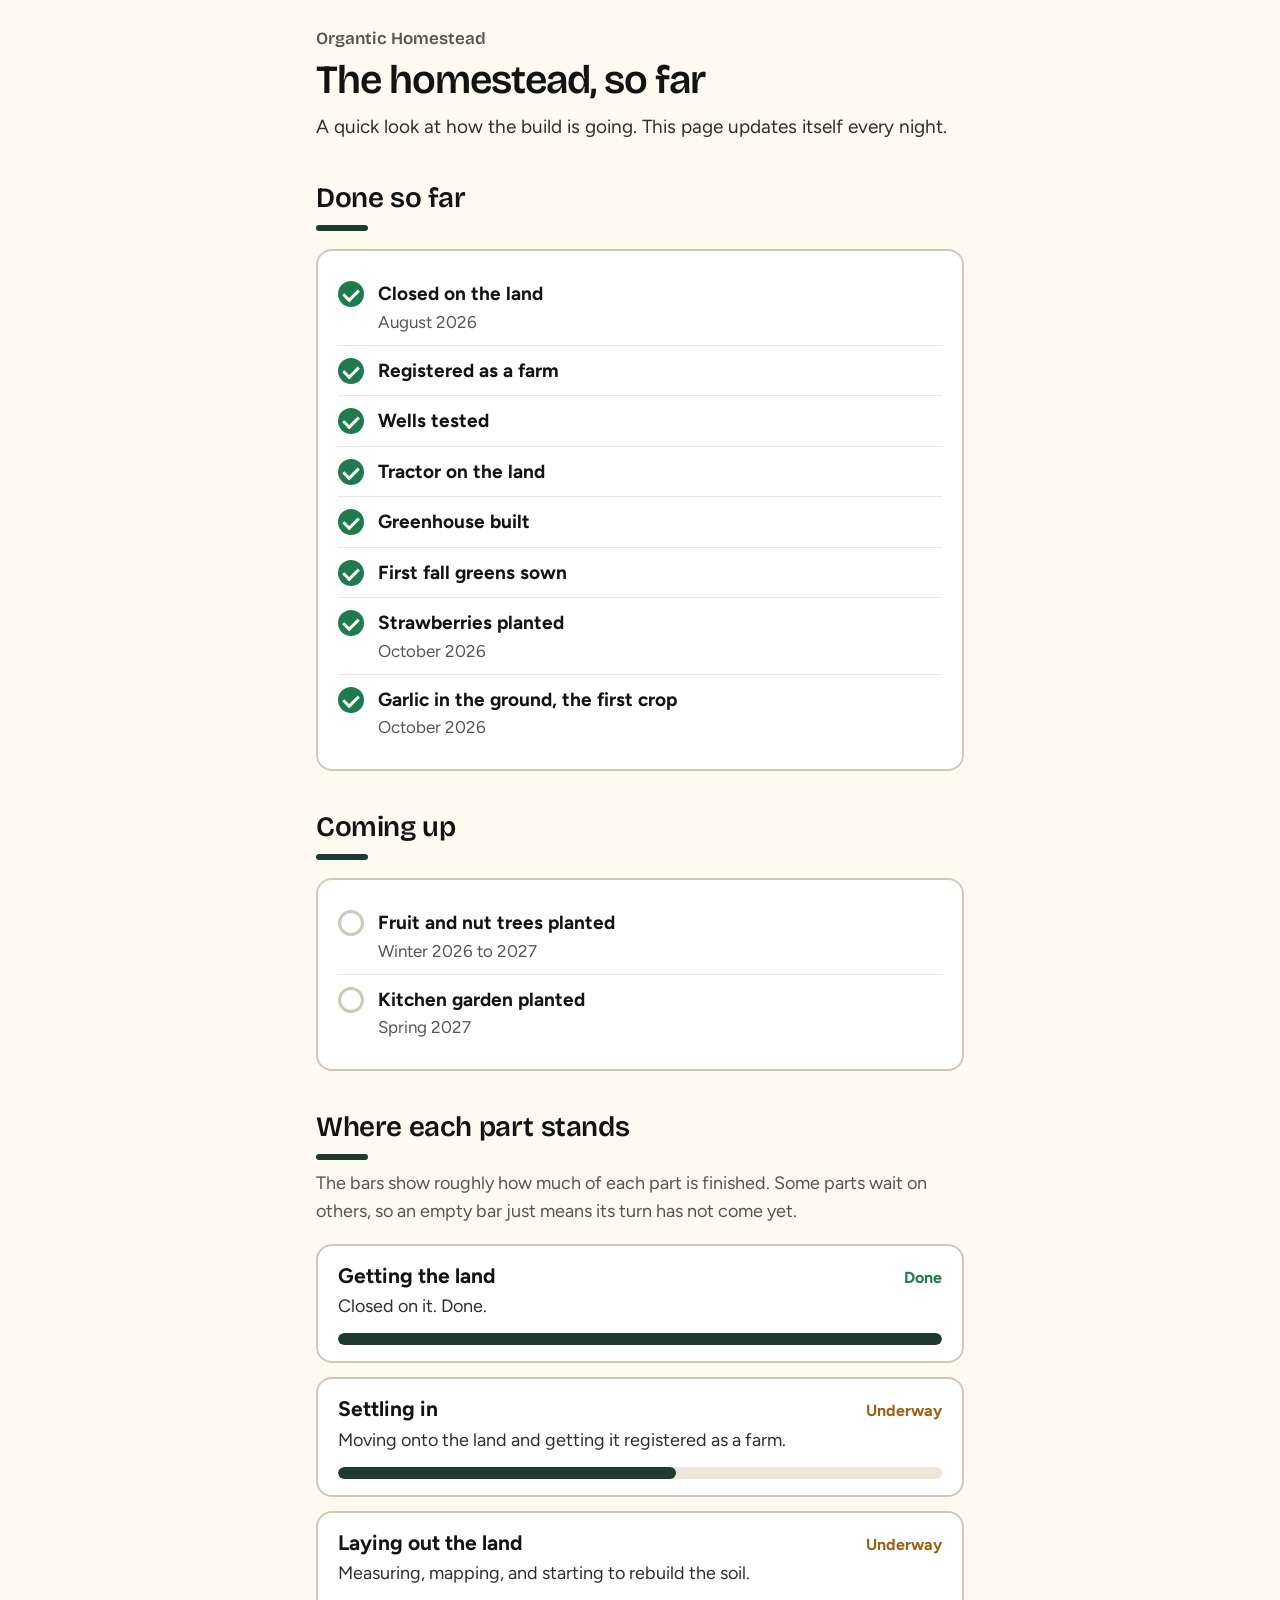
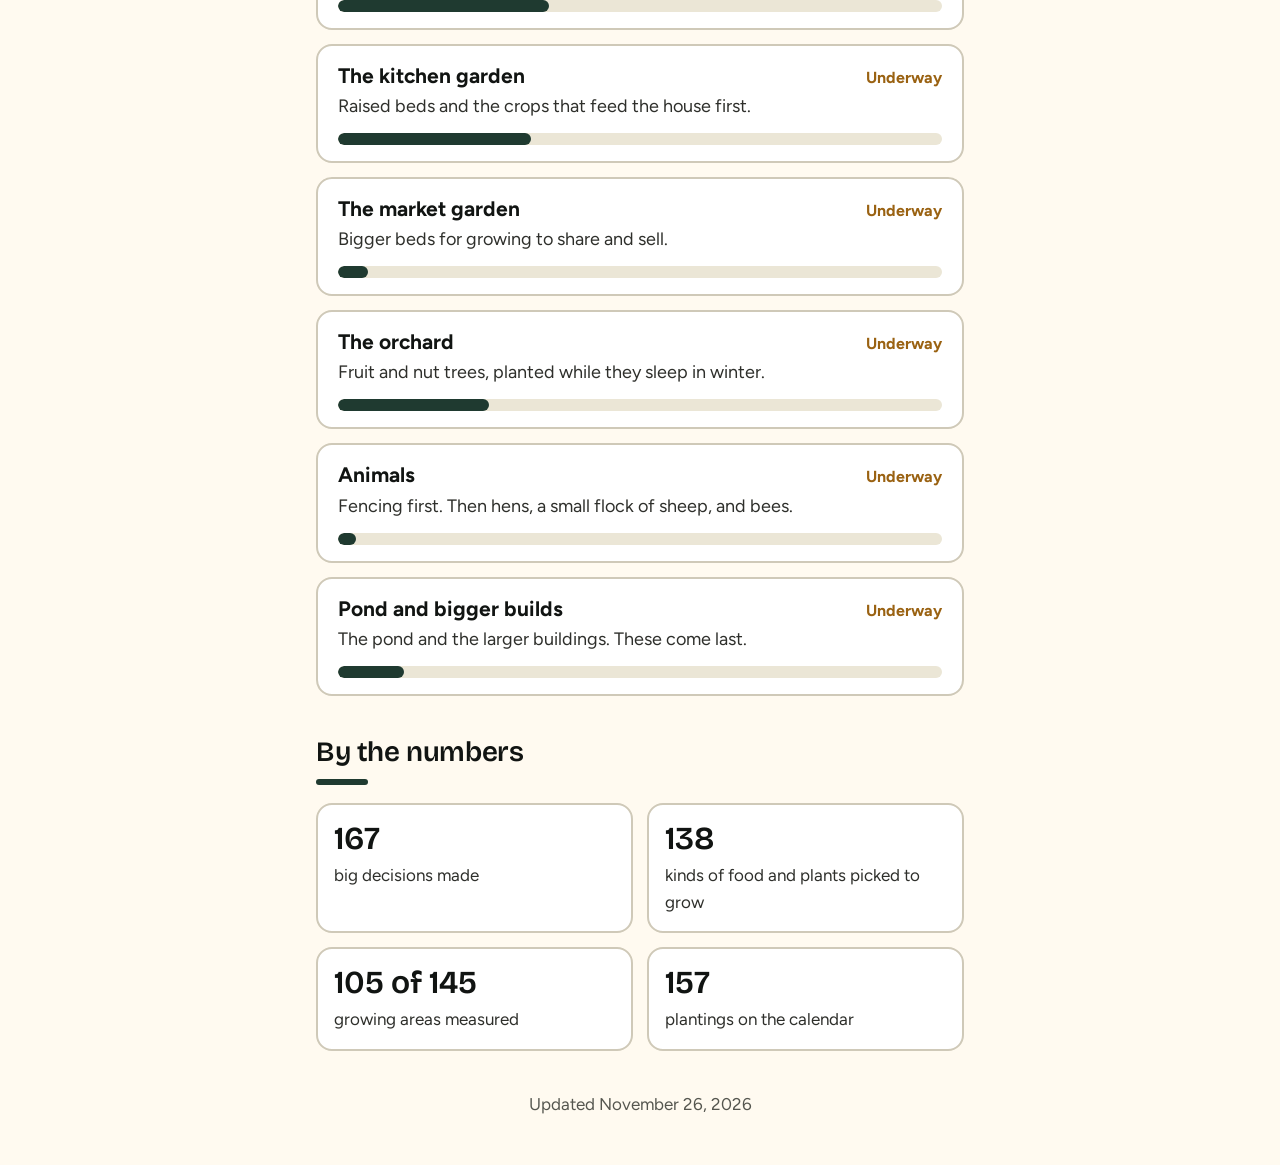
==== commit 2887c5ab: "Progress update 2026-11-26" ====
--- a/index.html
+++ b/index.html
@@ -73,10 +73,10 @@
 
   <section aria-labelledby="count-h">
     <h2 id="count-h">By the numbers</h2>
-    <ul class="counts"><li><b>166</b><span>big decisions made</span></li><li><b>138</b><span>kinds of food and plants picked to grow</span></li><li><b>103 of 143</b><span>growing areas measured</span></li><li><b>157</b><span>plantings on the calendar</span></li></ul>
+    <ul class="counts"><li><b>167</b><span>big decisions made</span></li><li><b>138</b><span>kinds of food and plants picked to grow</span></li><li><b>105 of 145</b><span>growing areas measured</span></li><li><b>157</b><span>plantings on the calendar</span></li></ul>
   </section>
 
-  <footer>Updated November 24, 2026</footer>
+  <footer>Updated November 26, 2026</footer>
 </div>
 </body>
 </html>
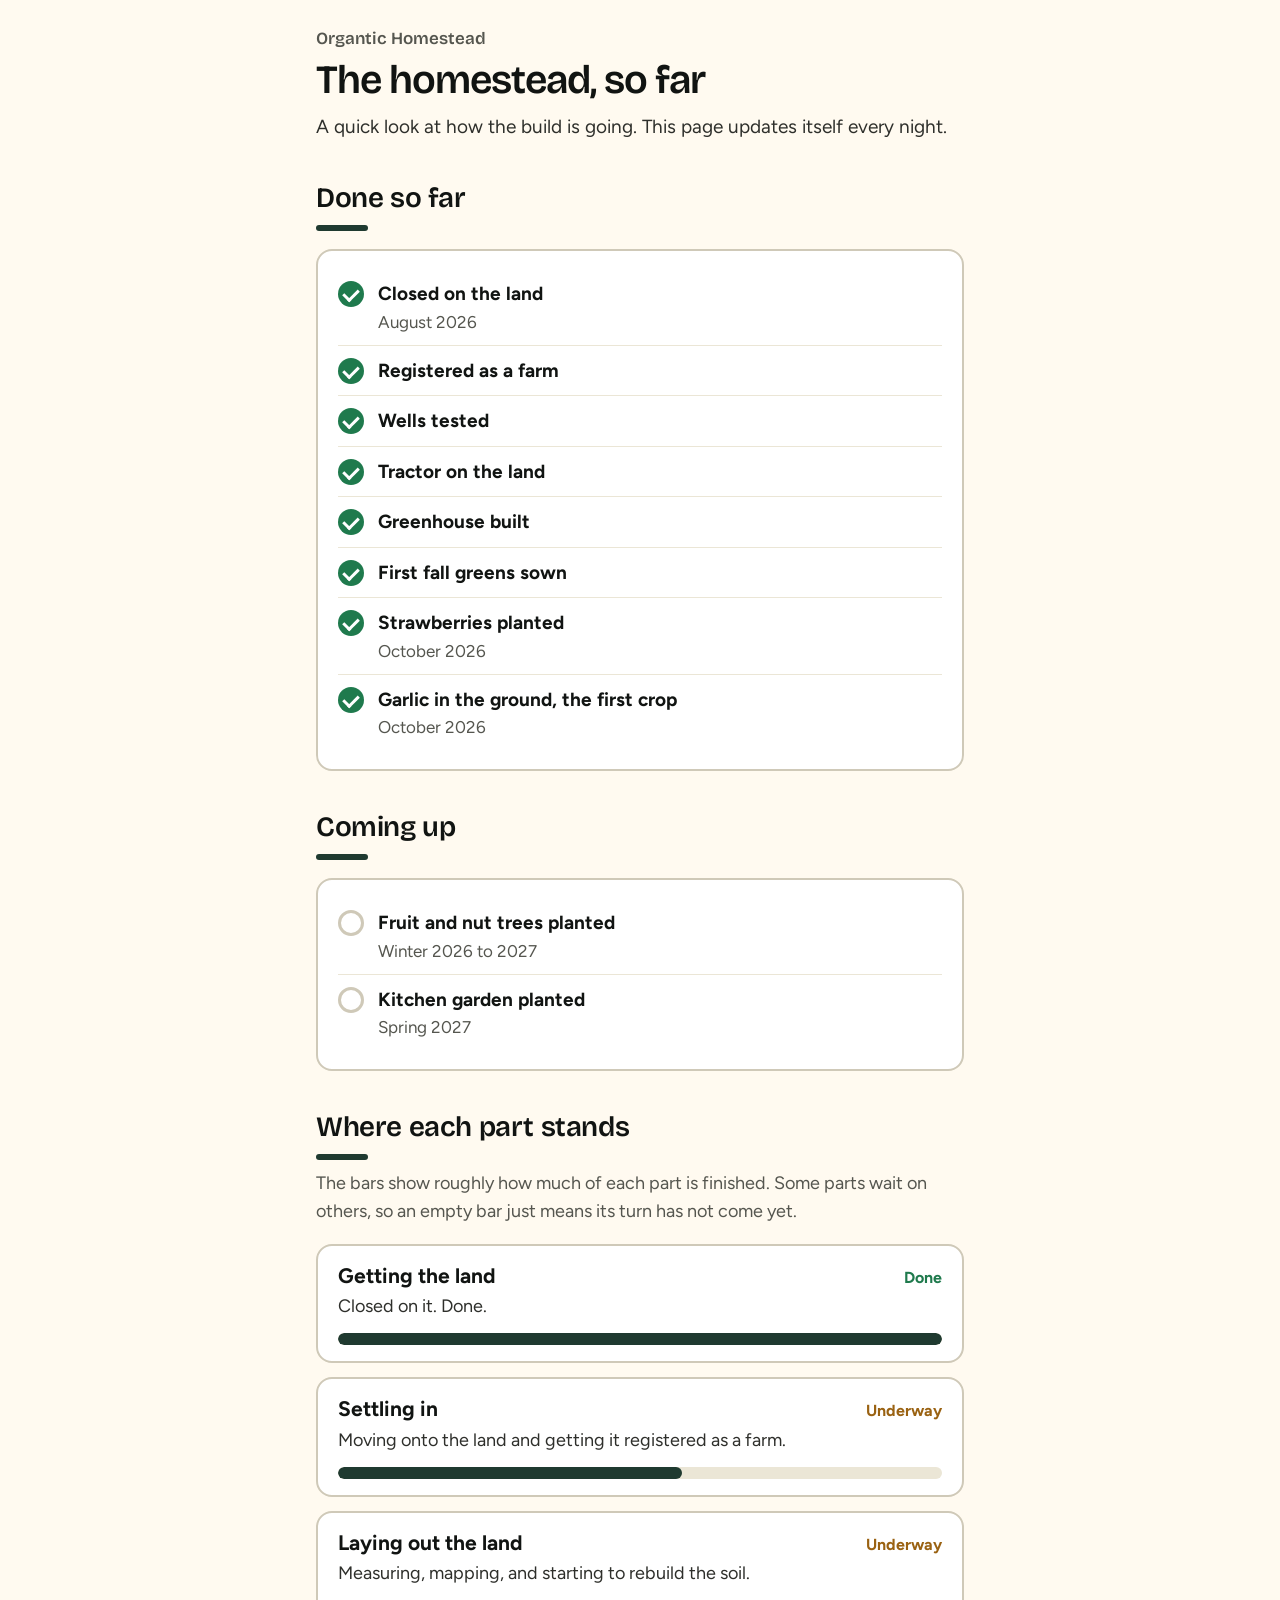
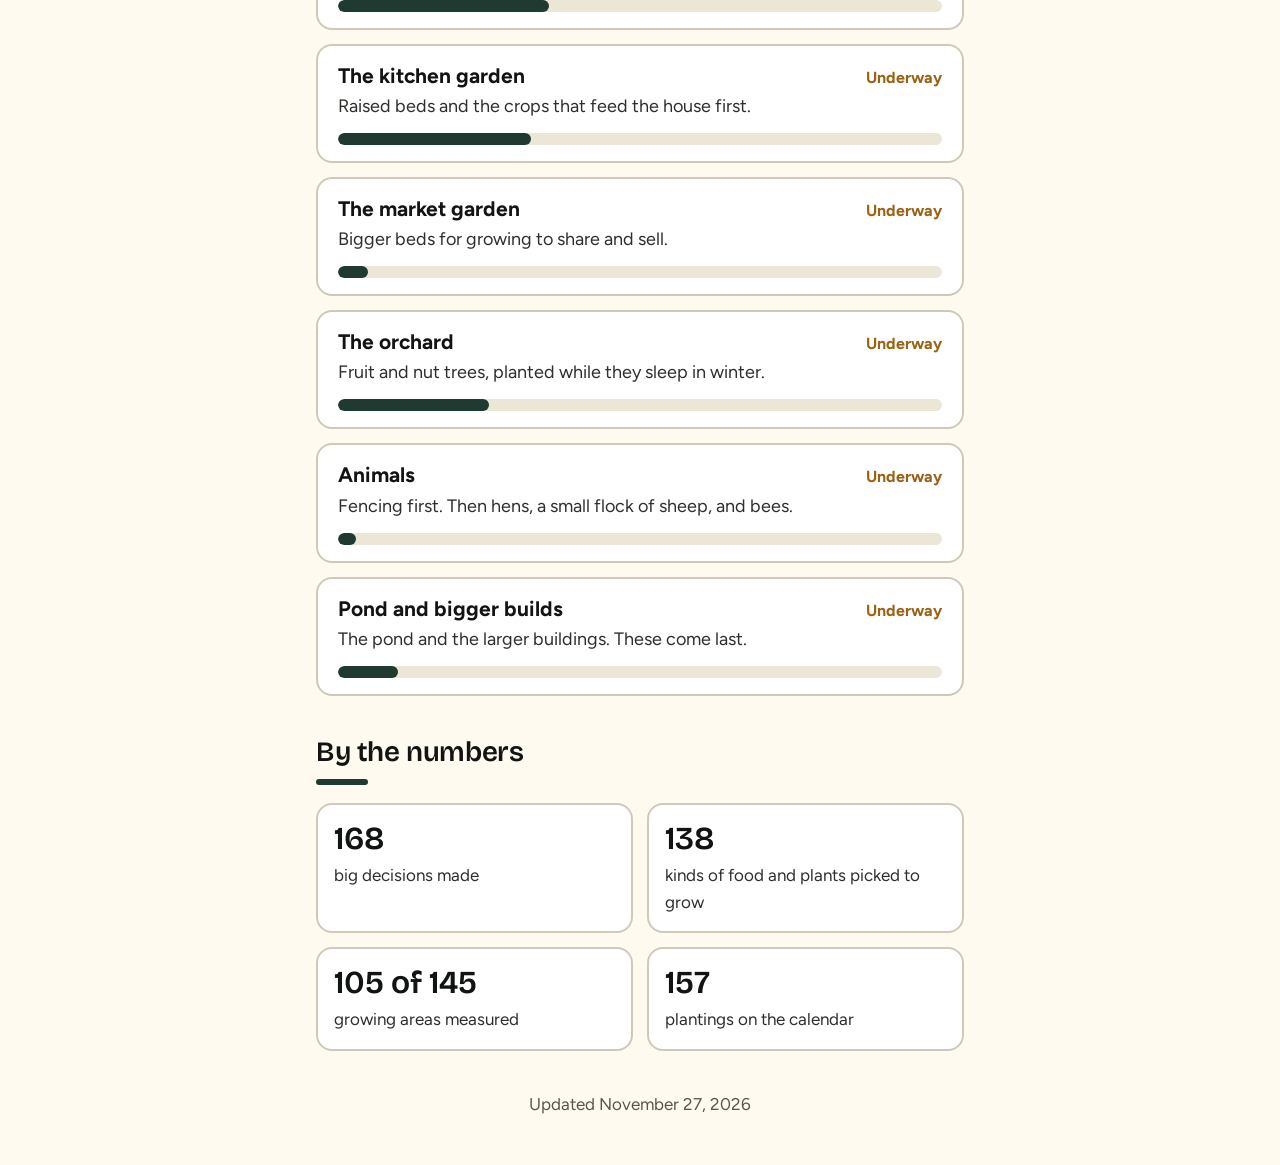
==== commit cac77f30: "Progress update 2026-11-27" ====
--- a/index.html
+++ b/index.html
@@ -68,15 +68,15 @@
   <section aria-labelledby="parts-h">
     <h2 id="parts-h">Where each part stands</h2>
     <p class="sub">The bars show roughly how much of each part is finished. Some parts wait on others, so an empty bar just means its turn has not come yet.</p>
-    <ul class="parts"><li class="part"><div class="part-top"><h3>Getting the land</h3><span class="st st-done">Done</span></div><p>Closed on it. Done.</p><div class="bar" role="img" aria-label="Getting the land: about 100 percent"><span style="width:100%"></span></div></li><li class="part"><div class="part-top"><h3>Settling in</h3><span class="st st-underway">Underway</span></div><p>Moving onto the land and getting it registered as a farm.</p><div class="bar" role="img" aria-label="Settling in: about 56 percent"><span style="width:56%"></span></div></li><li class="part"><div class="part-top"><h3>Laying out the land</h3><span class="st st-underway">Underway</span></div><p>Measuring, mapping, and starting to rebuild the soil.</p><div class="bar" role="img" aria-label="Laying out the land: about 35 percent"><span style="width:35%"></span></div></li><li class="part"><div class="part-top"><h3>The kitchen garden</h3><span class="st st-underway">Underway</span></div><p>Raised beds and the crops that feed the house first.</p><div class="bar" role="img" aria-label="The kitchen garden: about 32 percent"><span style="width:32%"></span></div></li><li class="part"><div class="part-top"><h3>The market garden</h3><span class="st st-underway">Underway</span></div><p>Bigger beds for growing to share and sell.</p><div class="bar" role="img" aria-label="The market garden: about 5 percent"><span style="width:5%"></span></div></li><li class="part"><div class="part-top"><h3>The orchard</h3><span class="st st-underway">Underway</span></div><p>Fruit and nut trees, planted while they sleep in winter.</p><div class="bar" role="img" aria-label="The orchard: about 25 percent"><span style="width:25%"></span></div></li><li class="part"><div class="part-top"><h3>Animals</h3><span class="st st-underway">Underway</span></div><p>Fencing first. Then hens, a small flock of sheep, and bees.</p><div class="bar" role="img" aria-label="Animals: about 3 percent"><span style="width:3%"></span></div></li><li class="part"><div class="part-top"><h3>Pond and bigger builds</h3><span class="st st-underway">Underway</span></div><p>The pond and the larger buildings. These come last.</p><div class="bar" role="img" aria-label="Pond and bigger builds: about 11 percent"><span style="width:11%"></span></div></li></ul>
+    <ul class="parts"><li class="part"><div class="part-top"><h3>Getting the land</h3><span class="st st-done">Done</span></div><p>Closed on it. Done.</p><div class="bar" role="img" aria-label="Getting the land: about 100 percent"><span style="width:100%"></span></div></li><li class="part"><div class="part-top"><h3>Settling in</h3><span class="st st-underway">Underway</span></div><p>Moving onto the land and getting it registered as a farm.</p><div class="bar" role="img" aria-label="Settling in: about 57 percent"><span style="width:57%"></span></div></li><li class="part"><div class="part-top"><h3>Laying out the land</h3><span class="st st-underway">Underway</span></div><p>Measuring, mapping, and starting to rebuild the soil.</p><div class="bar" role="img" aria-label="Laying out the land: about 35 percent"><span style="width:35%"></span></div></li><li class="part"><div class="part-top"><h3>The kitchen garden</h3><span class="st st-underway">Underway</span></div><p>Raised beds and the crops that feed the house first.</p><div class="bar" role="img" aria-label="The kitchen garden: about 32 percent"><span style="width:32%"></span></div></li><li class="part"><div class="part-top"><h3>The market garden</h3><span class="st st-underway">Underway</span></div><p>Bigger beds for growing to share and sell.</p><div class="bar" role="img" aria-label="The market garden: about 5 percent"><span style="width:5%"></span></div></li><li class="part"><div class="part-top"><h3>The orchard</h3><span class="st st-underway">Underway</span></div><p>Fruit and nut trees, planted while they sleep in winter.</p><div class="bar" role="img" aria-label="The orchard: about 25 percent"><span style="width:25%"></span></div></li><li class="part"><div class="part-top"><h3>Animals</h3><span class="st st-underway">Underway</span></div><p>Fencing first. Then hens, a small flock of sheep, and bees.</p><div class="bar" role="img" aria-label="Animals: about 3 percent"><span style="width:3%"></span></div></li><li class="part"><div class="part-top"><h3>Pond and bigger builds</h3><span class="st st-underway">Underway</span></div><p>The pond and the larger buildings. These come last.</p><div class="bar" role="img" aria-label="Pond and bigger builds: about 10 percent"><span style="width:10%"></span></div></li></ul>
   </section>
 
   <section aria-labelledby="count-h">
     <h2 id="count-h">By the numbers</h2>
-    <ul class="counts"><li><b>167</b><span>big decisions made</span></li><li><b>138</b><span>kinds of food and plants picked to grow</span></li><li><b>105 of 145</b><span>growing areas measured</span></li><li><b>157</b><span>plantings on the calendar</span></li></ul>
+    <ul class="counts"><li><b>168</b><span>big decisions made</span></li><li><b>138</b><span>kinds of food and plants picked to grow</span></li><li><b>105 of 145</b><span>growing areas measured</span></li><li><b>157</b><span>plantings on the calendar</span></li></ul>
   </section>
 
-  <footer>Updated November 26, 2026</footer>
+  <footer>Updated November 27, 2026</footer>
 </div>
 </body>
 </html>
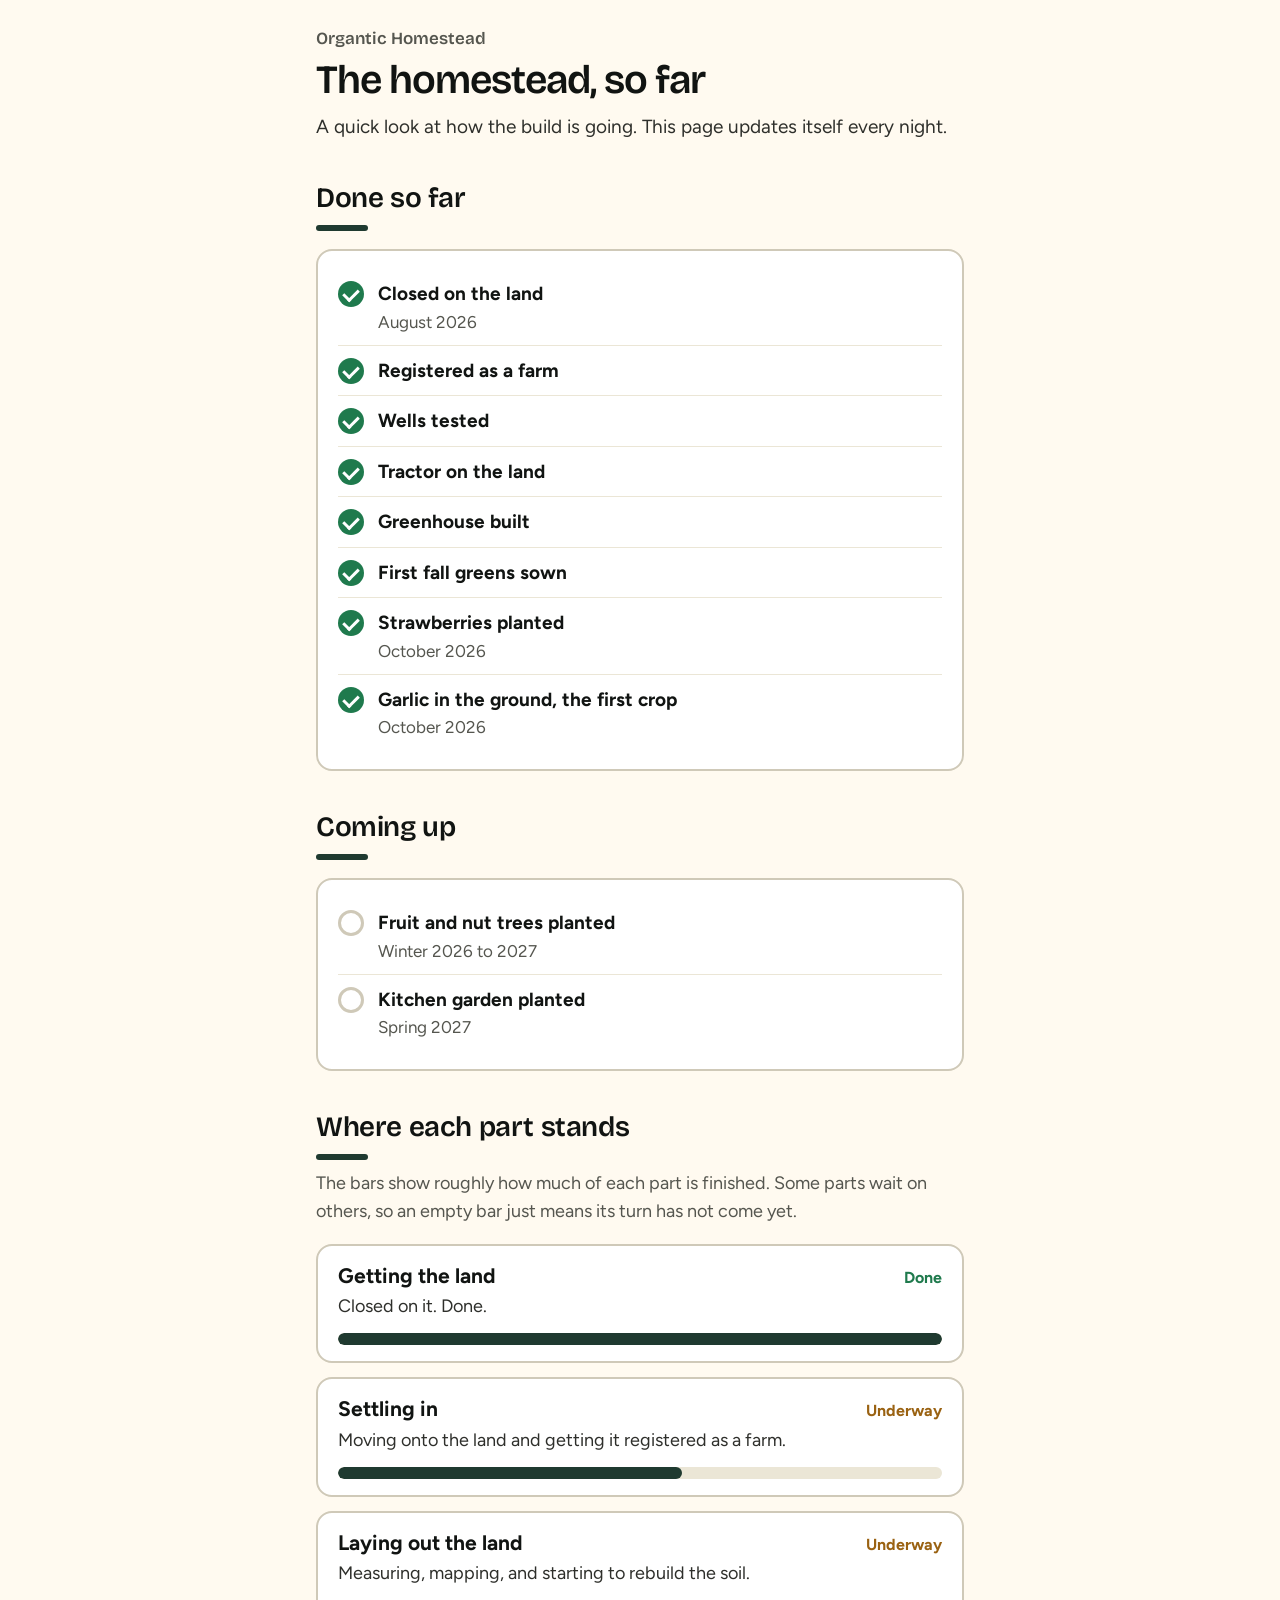
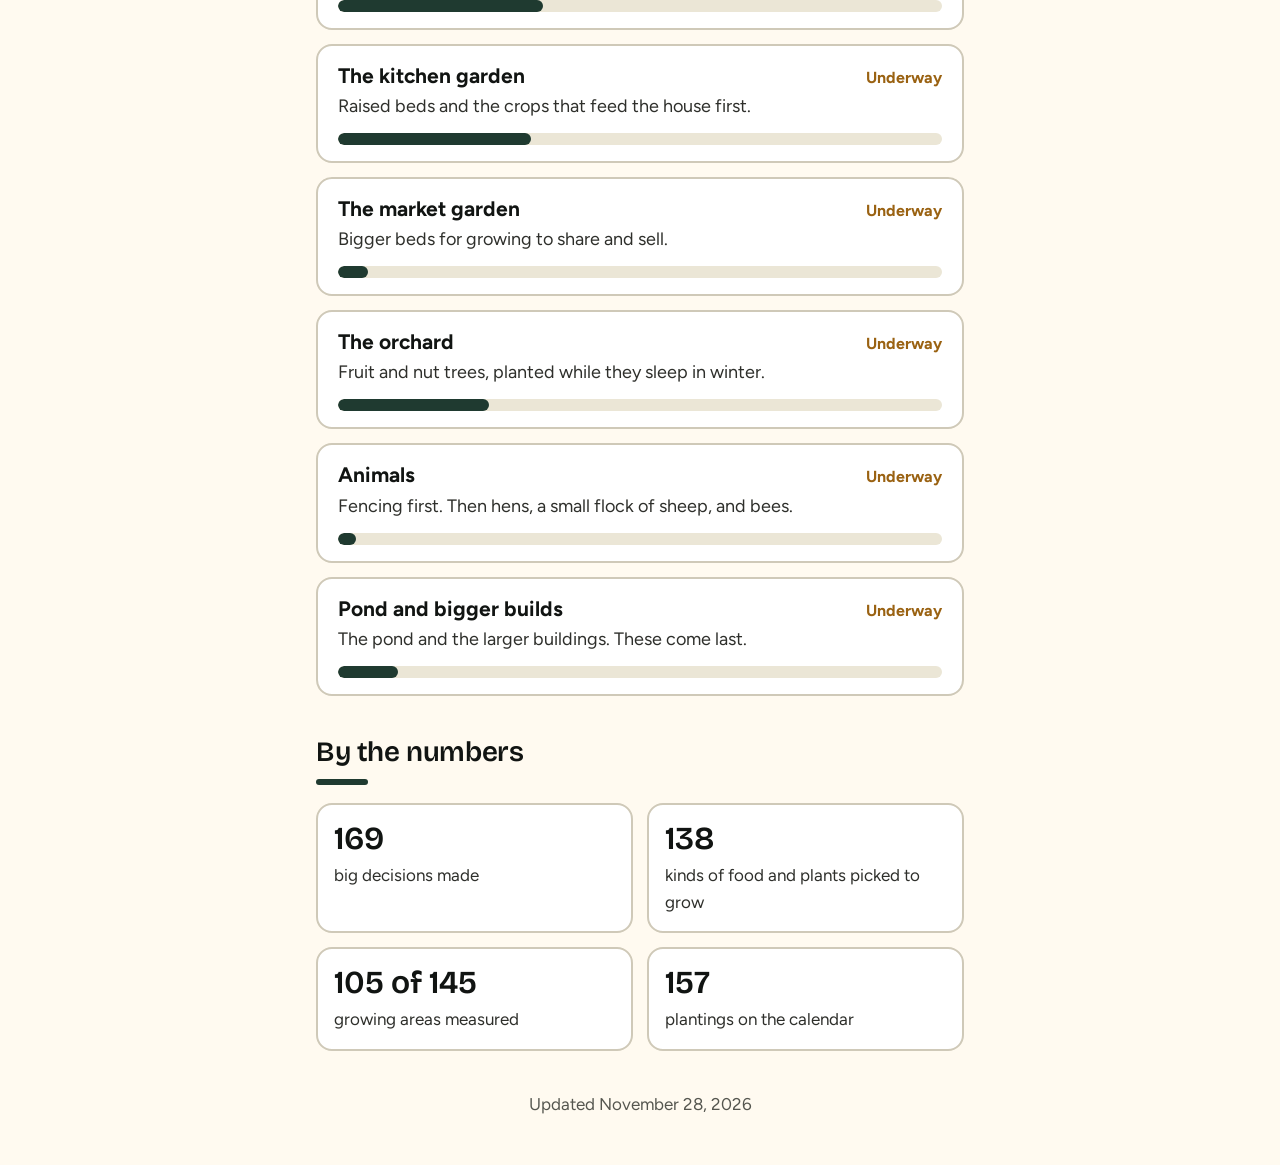
==== commit ecf7c473: "Progress update 2026-11-28" ====
--- a/index.html
+++ b/index.html
@@ -68,15 +68,15 @@
   <section aria-labelledby="parts-h">
     <h2 id="parts-h">Where each part stands</h2>
     <p class="sub">The bars show roughly how much of each part is finished. Some parts wait on others, so an empty bar just means its turn has not come yet.</p>
-    <ul class="parts"><li class="part"><div class="part-top"><h3>Getting the land</h3><span class="st st-done">Done</span></div><p>Closed on it. Done.</p><div class="bar" role="img" aria-label="Getting the land: about 100 percent"><span style="width:100%"></span></div></li><li class="part"><div class="part-top"><h3>Settling in</h3><span class="st st-underway">Underway</span></div><p>Moving onto the land and getting it registered as a farm.</p><div class="bar" role="img" aria-label="Settling in: about 57 percent"><span style="width:57%"></span></div></li><li class="part"><div class="part-top"><h3>Laying out the land</h3><span class="st st-underway">Underway</span></div><p>Measuring, mapping, and starting to rebuild the soil.</p><div class="bar" role="img" aria-label="Laying out the land: about 35 percent"><span style="width:35%"></span></div></li><li class="part"><div class="part-top"><h3>The kitchen garden</h3><span class="st st-underway">Underway</span></div><p>Raised beds and the crops that feed the house first.</p><div class="bar" role="img" aria-label="The kitchen garden: about 32 percent"><span style="width:32%"></span></div></li><li class="part"><div class="part-top"><h3>The market garden</h3><span class="st st-underway">Underway</span></div><p>Bigger beds for growing to share and sell.</p><div class="bar" role="img" aria-label="The market garden: about 5 percent"><span style="width:5%"></span></div></li><li class="part"><div class="part-top"><h3>The orchard</h3><span class="st st-underway">Underway</span></div><p>Fruit and nut trees, planted while they sleep in winter.</p><div class="bar" role="img" aria-label="The orchard: about 25 percent"><span style="width:25%"></span></div></li><li class="part"><div class="part-top"><h3>Animals</h3><span class="st st-underway">Underway</span></div><p>Fencing first. Then hens, a small flock of sheep, and bees.</p><div class="bar" role="img" aria-label="Animals: about 3 percent"><span style="width:3%"></span></div></li><li class="part"><div class="part-top"><h3>Pond and bigger builds</h3><span class="st st-underway">Underway</span></div><p>The pond and the larger buildings. These come last.</p><div class="bar" role="img" aria-label="Pond and bigger builds: about 10 percent"><span style="width:10%"></span></div></li></ul>
+    <ul class="parts"><li class="part"><div class="part-top"><h3>Getting the land</h3><span class="st st-done">Done</span></div><p>Closed on it. Done.</p><div class="bar" role="img" aria-label="Getting the land: about 100 percent"><span style="width:100%"></span></div></li><li class="part"><div class="part-top"><h3>Settling in</h3><span class="st st-underway">Underway</span></div><p>Moving onto the land and getting it registered as a farm.</p><div class="bar" role="img" aria-label="Settling in: about 57 percent"><span style="width:57%"></span></div></li><li class="part"><div class="part-top"><h3>Laying out the land</h3><span class="st st-underway">Underway</span></div><p>Measuring, mapping, and starting to rebuild the soil.</p><div class="bar" role="img" aria-label="Laying out the land: about 34 percent"><span style="width:34%"></span></div></li><li class="part"><div class="part-top"><h3>The kitchen garden</h3><span class="st st-underway">Underway</span></div><p>Raised beds and the crops that feed the house first.</p><div class="bar" role="img" aria-label="The kitchen garden: about 32 percent"><span style="width:32%"></span></div></li><li class="part"><div class="part-top"><h3>The market garden</h3><span class="st st-underway">Underway</span></div><p>Bigger beds for growing to share and sell.</p><div class="bar" role="img" aria-label="The market garden: about 5 percent"><span style="width:5%"></span></div></li><li class="part"><div class="part-top"><h3>The orchard</h3><span class="st st-underway">Underway</span></div><p>Fruit and nut trees, planted while they sleep in winter.</p><div class="bar" role="img" aria-label="The orchard: about 25 percent"><span style="width:25%"></span></div></li><li class="part"><div class="part-top"><h3>Animals</h3><span class="st st-underway">Underway</span></div><p>Fencing first. Then hens, a small flock of sheep, and bees.</p><div class="bar" role="img" aria-label="Animals: about 3 percent"><span style="width:3%"></span></div></li><li class="part"><div class="part-top"><h3>Pond and bigger builds</h3><span class="st st-underway">Underway</span></div><p>The pond and the larger buildings. These come last.</p><div class="bar" role="img" aria-label="Pond and bigger builds: about 10 percent"><span style="width:10%"></span></div></li></ul>
   </section>
 
   <section aria-labelledby="count-h">
     <h2 id="count-h">By the numbers</h2>
-    <ul class="counts"><li><b>168</b><span>big decisions made</span></li><li><b>138</b><span>kinds of food and plants picked to grow</span></li><li><b>105 of 145</b><span>growing areas measured</span></li><li><b>157</b><span>plantings on the calendar</span></li></ul>
+    <ul class="counts"><li><b>169</b><span>big decisions made</span></li><li><b>138</b><span>kinds of food and plants picked to grow</span></li><li><b>105 of 145</b><span>growing areas measured</span></li><li><b>157</b><span>plantings on the calendar</span></li></ul>
   </section>
 
-  <footer>Updated November 27, 2026</footer>
+  <footer>Updated November 28, 2026</footer>
 </div>
 </body>
 </html>
